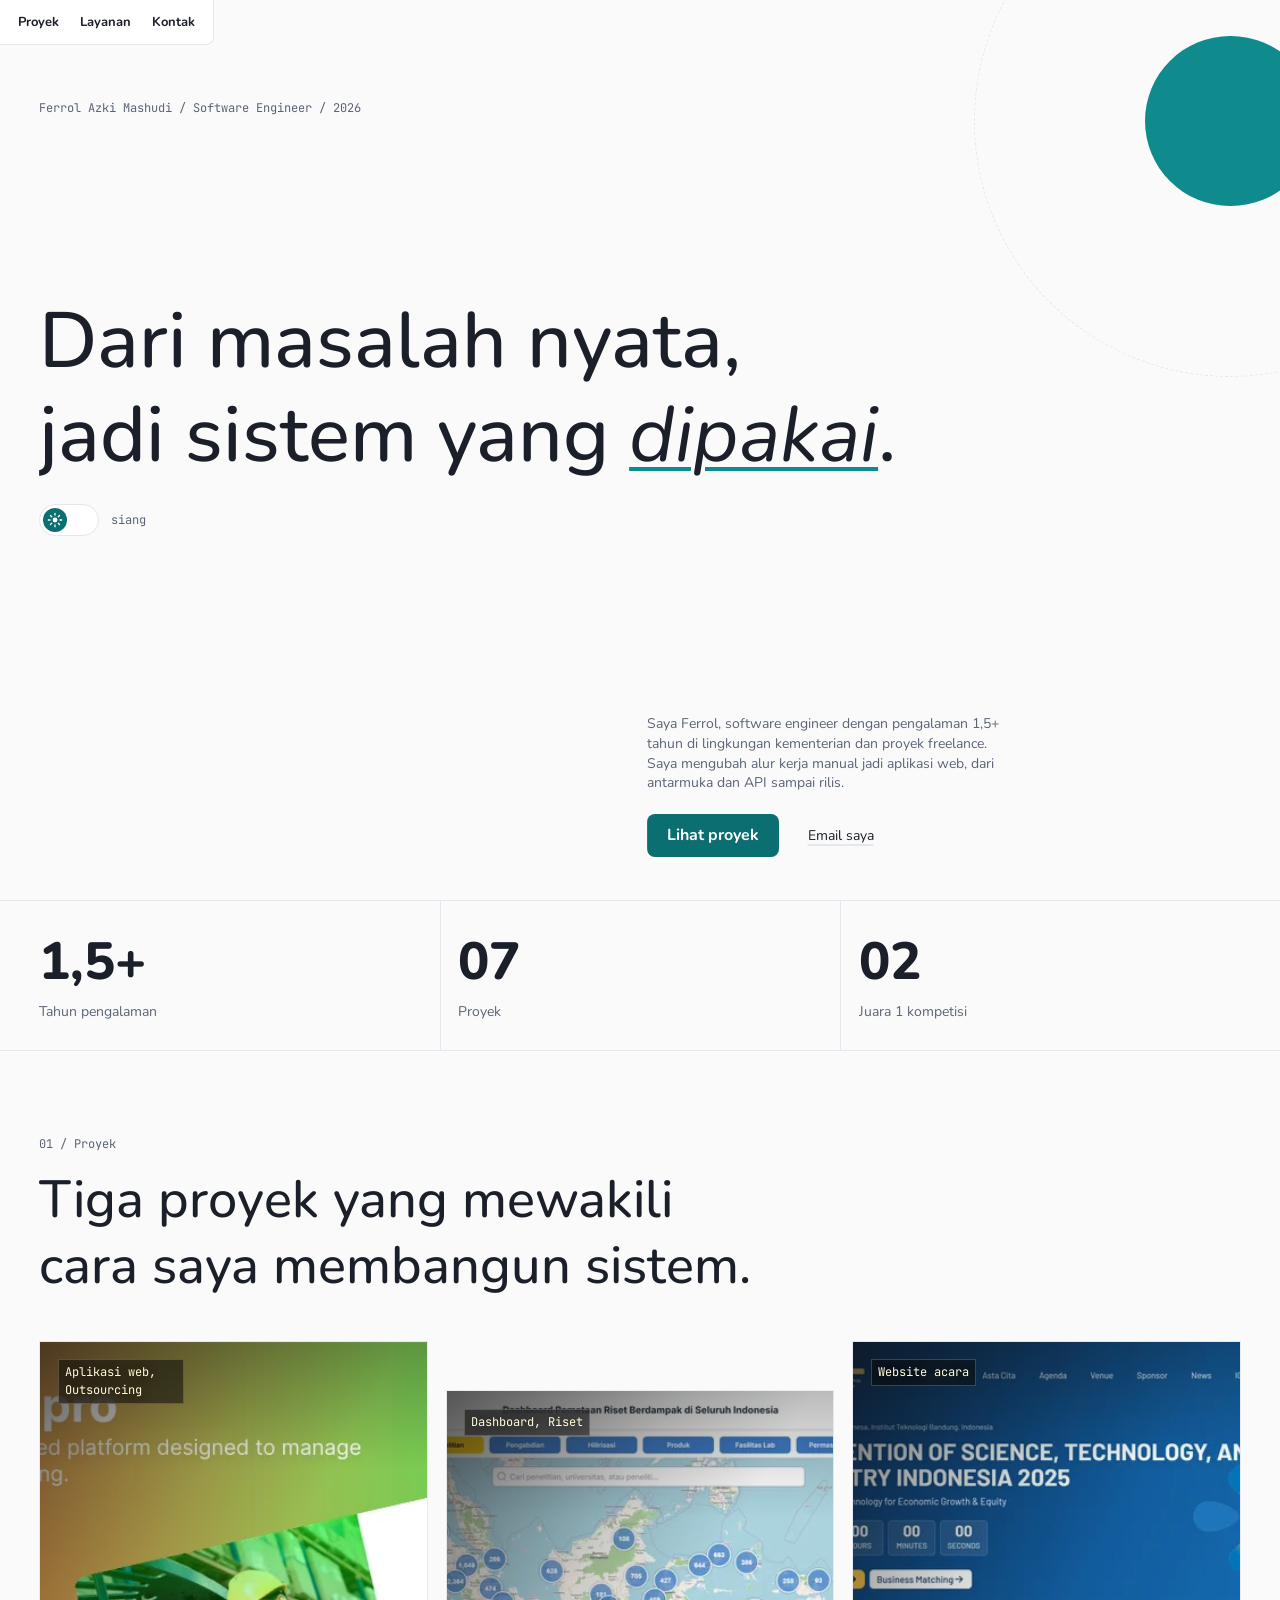
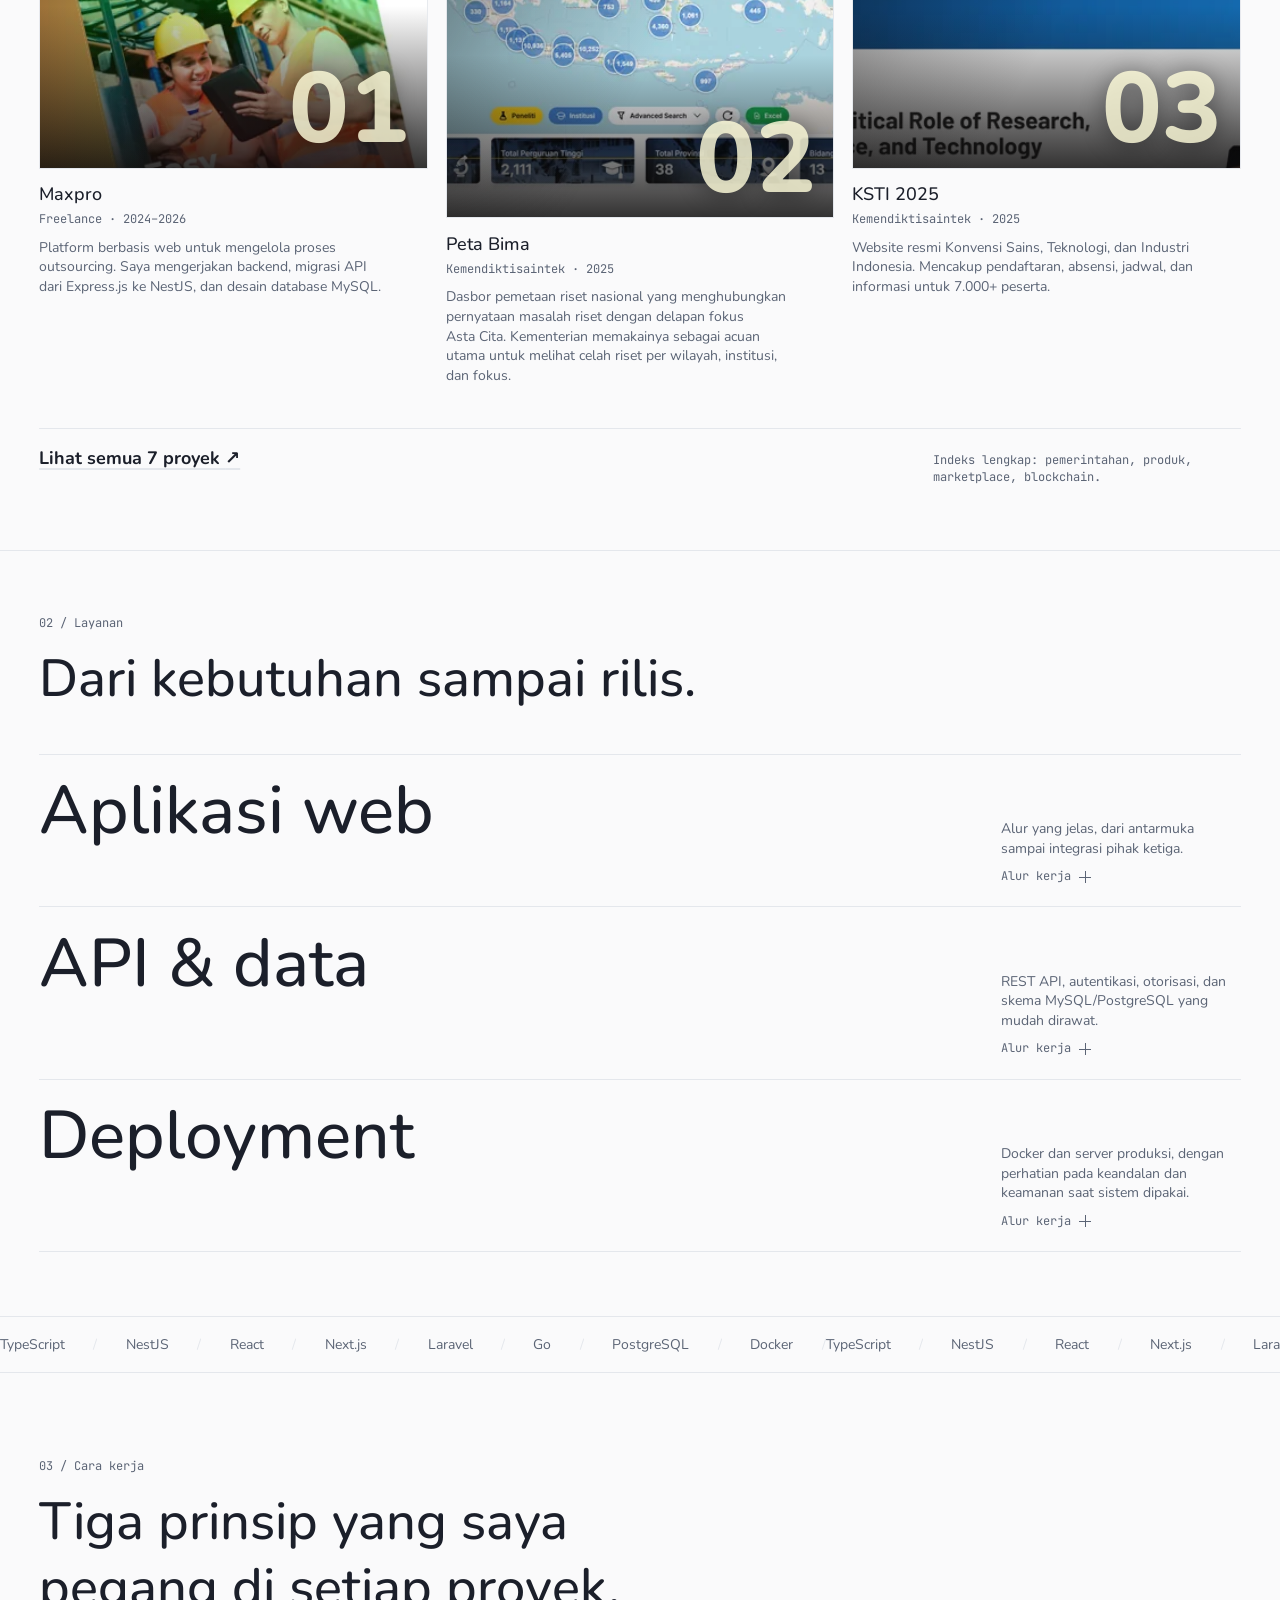
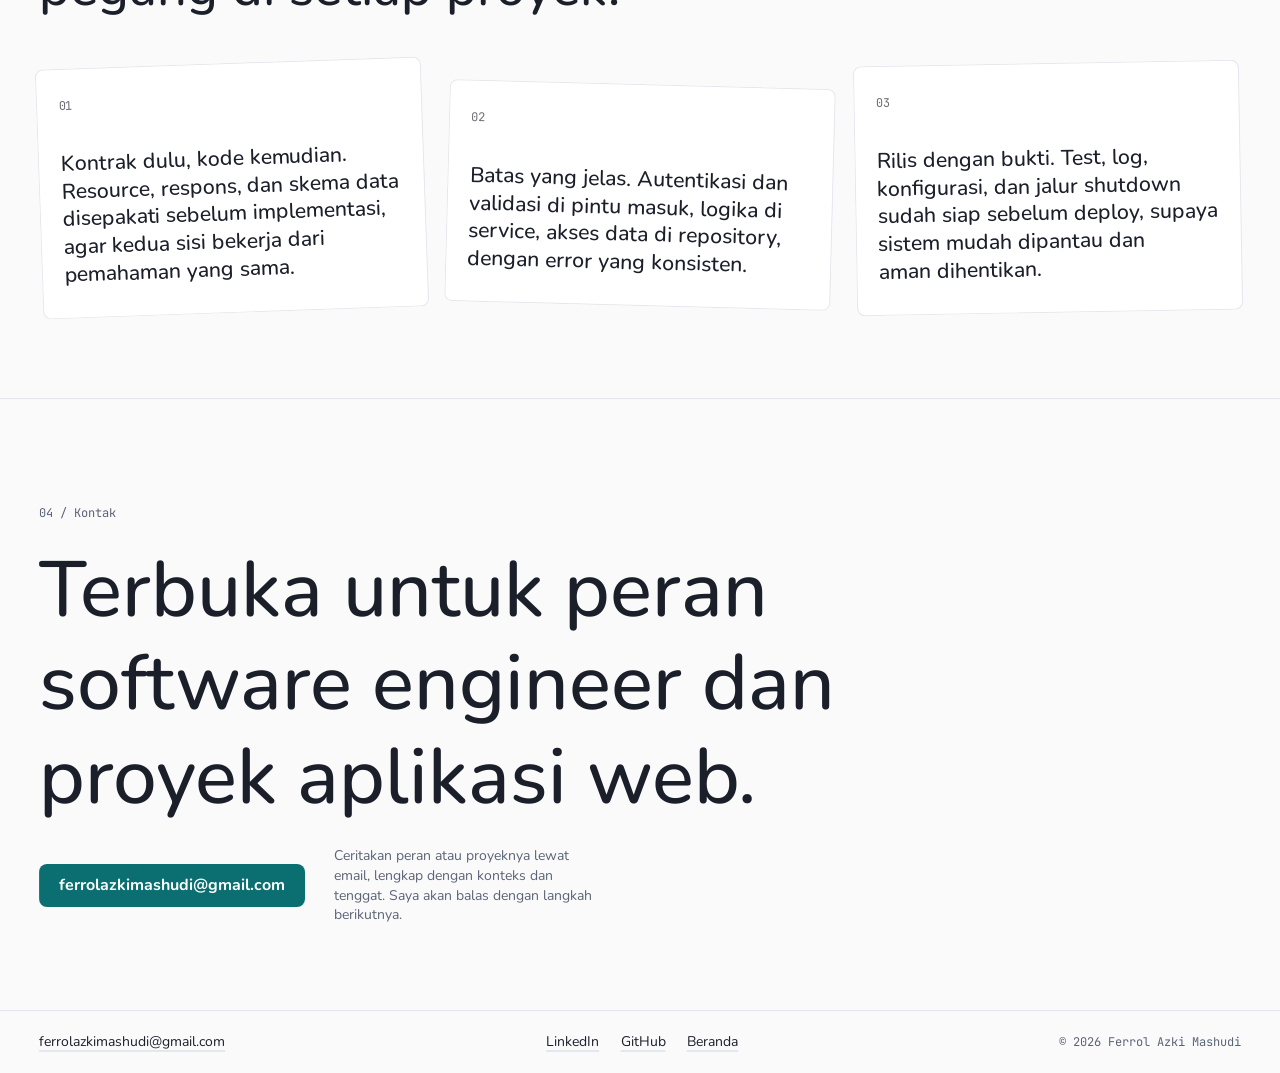
==== index.html @ e7707816 "refactor/rebuild portfolio" ====
<!doctype html>
<html lang="id" data-mode="kerja">

<head>
  <meta charset="utf-8">
  <meta name="viewport" content="width=device-width, initial-scale=1">
  <script>
    (function () {
      try {
        var saved = localStorage.getItem("portfolio-mode");
        if (saved === "kerja" || saved === "showcase") {
          document.documentElement.dataset.mode = saved;
        }
      } catch (error) { }
      document.documentElement.classList.add("js");
    })();
  </script>
  <meta name="theme-color" content="#FAFAFB" id="theme-color">
  <title>Ferrol Azki Mashudi — Software Engineer</title>
  <meta name="description"
    content="Portofolio Ferrol Azki Mashudi, software engineer dengan pengalaman 1,5+ tahun membangun aplikasi web, dari antarmuka dan API sampai rilis.">
  <meta name="author" content="Ferrol Azki Mashudi">
  <link rel="icon" href="favicon.svg" type="image/svg+xml">
  <link rel="preconnect" href="https://fonts.googleapis.com">
  <link rel="preconnect" href="https://fonts.gstatic.com" crossorigin>
  <link
    href="https://fonts.googleapis.com/css2?family=JetBrains+Mono:wght@400;500&family=Nunito:ital,wght@0,400;0,500;0,700;0,800;1,400&display=swap"
    rel="stylesheet">
  <link rel="stylesheet" href="styles.css">
</head>

<body>
  <a class="skip" href="#proyek">Langsung ke proyek</a>

  <header class="topbar">
    <nav class="nav" aria-label="Navigasi utama">
      <a href="#proyek">Proyek</a>
      <a href="#layanan">Layanan</a>
      <a href="#kontak">Kontak</a>
    </nav>
  </header>

  <main>
    <section class="hero" id="atas" aria-labelledby="hero-title">
      <div class="hero__sky" aria-hidden="true">
        <span class="hero__stars">
          <i></i><i></i><i></i><i></i><i></i><i></i><i></i><i></i>
          <i></i><i></i><i></i><i></i><i></i><i></i><i></i><i></i>
        </span>
        <span class="hero__orbit"></span>
        <span class="hero__orb hero__orb--sun"></span>
        <span class="hero__orb hero__orb--moon"></span>
      </div>
      <div class="site-max hero__inner">
        <p class="eyebrow mono reveal">Ferrol Azki Mashudi / Software Engineer<span class="eyebrow__year"> / 2026</span>
        </p>
        <div class="hero__head">
          <h1 class="display hero__title reveal" id="hero-title">
            Dari masalah nyata,<br>
            jadi sistem yang <em class="accent-word">dipakai</em>.
          </h1>
          <div class="hero__mode reveal">
            <button class="theme-switch" type="button" role="switch" aria-checked="false" aria-label="Mode gelap"
              title="Ganti ke mode gelap">
              <span class="theme-switch__knob" aria-hidden="true">
                <svg class="theme-switch__icon theme-switch__icon--sun" viewBox="0 0 16 16" fill="none"
                  stroke="currentColor" stroke-width="1.3" stroke-linecap="round" aria-hidden="true">
                  <circle cx="8" cy="8" r="2.4" fill="currentColor" stroke="none" />
                  <path
                    d="M8 1.3v1.7M8 13v1.7M1.3 8h1.7M13 8h1.7M3.5 3.5l1.2 1.2M11.3 11.3l1.2 1.2M12.5 3.5l-1.2 1.2M4.7 11.3l-1.2 1.2" />
                </svg>
                <svg class="theme-switch__icon theme-switch__icon--moon" viewBox="0 0 16 16" fill="none"
                  stroke="currentColor" stroke-width="1.4" stroke-linejoin="round" aria-hidden="true">
                  <path d="M13.4 9.8A6 6 0 0 1 6.2 2.6a6 6 0 1 0 7.2 7.2z" />
                </svg>
              </span>
            </button>
            <span class="hero__mode-label mono" aria-hidden="true">siang</span>
          </div>
        </div>
        <div class="hero__foot reveal">
          <p class="hero__lede">
            Saya Ferrol, software engineer dengan pengalaman 1,5+ tahun di lingkungan kementerian
            dan proyek freelance. Saya mengubah alur kerja manual jadi aplikasi web, dari
            antarmuka dan API sampai rilis.
          </p>
          <div class="hero__actions">
            <a class="btn" href="#proyek">Lihat proyek</a>
            <a class="link" href="mailto:ferrolazkimashudi@gmail.com">Email saya</a>
          </div>
        </div>
      </div>
    </section>

    <section class="stats" aria-label="Ringkasan halaman">
      <div class="site-max">
        <ul class="stats__list reveal">
          <li>
            <span class="stat">1,5+</span>
            <span class="stat__label">Tahun pengalaman</span>
          </li>
          <li>
            <span class="stat">07</span>
            <span class="stat__label">Proyek</span>
          </li>
          <li>
            <span class="stat">02</span>
            <span class="stat__label">Juara 1 kompetisi</span>
          </li>
        </ul>
      </div>
    </section>

    <section class="section work" id="proyek" aria-labelledby="work-title">
      <div class="site-max">
        <div class="section-head">
          <p class="eyebrow mono reveal">01 / Proyek</p>
          <h2 class="h2 reveal" id="work-title">Tiga proyek yang mewakili cara saya membangun sistem.</h2>
        </div>

        <div class="work-grid">
          <article class="case case--a reveal">
            <div class="case__thumb" aria-hidden="true">
              <img src="assets/proyek/maxpro-1200.webp"
                srcset="assets/proyek/maxpro-600.webp 600w, assets/proyek/maxpro-1200.webp 1200w"
                sizes="(min-width: 900px) 46vw, (min-width: 650px) 62vw, 92vw" width="1200" height="791"
                loading="lazy" decoding="async" alt="">
              <span class="case__tag mono">Aplikasi web, Outsourcing</span>
              <span class="case__num">01</span>
            </div>
            <h3 class="h5 case__title">Maxpro</h3>
            <p class="case__meta mono">Freelance · 2024–2026</p>
            <p class="case__desc">Platform berbasis web untuk mengelola proses outsourcing. Saya mengerjakan backend,
              migrasi API dari Express.js ke NestJS, dan desain database MySQL.</p>
          </article>

          <article class="case case--b reveal">
            <div class="case__thumb" aria-hidden="true">
              <img src="assets/proyek/peta-bima-1200.webp"
                srcset="assets/proyek/peta-bima-600.webp 600w, assets/proyek/peta-bima-1200.webp 1200w"
                sizes="(min-width: 900px) 46vw, (min-width: 650px) 62vw, 92vw" width="1200" height="750"
                loading="lazy" decoding="async" alt="">
              <span class="case__tag mono">Dashboard, Riset</span>
              <span class="case__num">02</span>
            </div>
            <h3 class="h5 case__title">Peta Bima</h3>
            <p class="case__meta mono">Kemendiktisaintek · 2025</p>
            <p class="case__desc">Dasbor pemetaan riset nasional yang menghubungkan pernyataan masalah riset dengan
              delapan fokus Asta Cita. Kementerian memakainya sebagai acuan utama untuk melihat celah riset per wilayah,
              institusi, dan fokus.</p>
          </article>

          <article class="case case--c reveal">
            <div class="case__thumb" aria-hidden="true">
              <img src="assets/proyek/ksti-1200.webp"
                srcset="assets/proyek/ksti-600.webp 600w, assets/proyek/ksti-1200.webp 1200w"
                sizes="(min-width: 900px) 46vw, (min-width: 650px) 62vw, 92vw" width="1200" height="750"
                loading="lazy" decoding="async" alt="">
              <span class="case__tag mono">Website acara</span>
              <span class="case__num">03</span>
            </div>
            <h3 class="h5 case__title">KSTI 2025</h3>
            <p class="case__meta mono">Kemendiktisaintek · 2025</p>
            <p class="case__desc">Website resmi Konvensi Sains, Teknologi, dan Industri Indonesia. Mencakup pendaftaran,
              absensi, jadwal, dan informasi untuk 7.000+ peserta.</p>
          </article>
        </div>

        <div class="work-foot reveal">
          <a class="link work-foot__link" href="proyek.html">Lihat semua 7 proyek <span aria-hidden="true">↗</span></a>
          <p class="work-foot__note mono">Indeks lengkap: pemerintahan, produk, marketplace, blockchain.</p>
        </div>
      </div>
    </section>

    <section class="section services" id="layanan" aria-labelledby="services-title">
      <div class="site-max">
        <div class="section-head">
          <p class="eyebrow mono reveal">02 / Layanan</p>
          <h2 class="h2 reveal" id="services-title">Dari kebutuhan sampai rilis.</h2>
        </div>

        <ul class="services__list">
          <li>
            <details class="service-acc">
              <summary class="service">
                <span class="service__name">Aplikasi web</span>
                <span class="service__meta">
                  <span class="service__desc">Alur yang jelas, dari antarmuka sampai integrasi pihak ketiga.</span>
                  <span class="service__toggle mono">
                    <span class="service__toggle-open">Alur kerja</span>
                    <span class="service__toggle-close">Tutup</span>
                    <span class="service__toggle-icon" aria-hidden="true"></span>
                  </span>
                </span>
              </summary>
              <div class="service__panel">
                <div class="service__panel-inner">
                  <div class="services__workflow-head">
                    <p class="mono services__workflow-label">Alur kerja aplikasi web</p>
                    <p class="services__workflow-note">Lima langkah dari kebutuhan sampai rilis.</p>
                  </div>
                  <ol class="workflow">
                    <li class="workflow__step">
                      <span class="workflow__num mono" aria-hidden="true">01</span>
                      <div class="workflow__body">
                        <h3 class="workflow__title">Kebutuhan &amp; alur</h3>
                        <p class="workflow__desc">Alur pengguna, data yang ditampilkan, dan batasan teknis dipetakan
                          sebelum membangun layar.</p>
                      </div>
                    </li>
                    <li class="workflow__step">
                      <span class="workflow__num mono" aria-hidden="true">02</span>
                      <div class="workflow__body">
                        <h3 class="workflow__title">Struktur antarmuka</h3>
                        <p class="workflow__desc">Layar dipecah jadi komponen, termasuk state kosong, loading, dan
                          error.</p>
                      </div>
                    </li>
                    <li class="workflow__step">
                      <span class="workflow__num mono" aria-hidden="true">03</span>
                      <div class="workflow__body">
                        <h3 class="workflow__title">Integrasi API</h3>
                        <p class="workflow__desc">Data dari API disambungkan ke antarmuka, dengan autentikasi dan
                          penanganan kegagalan request.</p>
                      </div>
                    </li>
                    <li class="workflow__step">
                      <span class="workflow__num mono" aria-hidden="true">04</span>
                      <div class="workflow__body">
                        <h3 class="workflow__title">Uji lintas layar</h3>
                        <p class="workflow__desc">Alur utama diuji di desktop dan mobile, termasuk keyboard, validasi,
                          dan kasus tepi.</p>
                      </div>
                    </li>
                    <li class="workflow__step">
                      <span class="workflow__num mono" aria-hidden="true">05</span>
                      <div class="workflow__body">
                        <h3 class="workflow__title">Rilis &amp; perbaikan</h3>
                        <p class="workflow__desc">Aplikasi di-deploy, error dipantau, lalu perbaikan dirilis bertahap.</p>
                      </div>
                    </li>
                  </ol>
                </div>
              </div>
            </details>
          </li>
          <li>
            <details class="service-acc">
              <summary class="service">
                <span class="service__name">API &amp; data</span>
                <span class="service__meta">
                  <span class="service__desc">REST API, autentikasi, otorisasi, dan skema MySQL/PostgreSQL yang mudah
                    dirawat.</span>
                  <span class="service__toggle mono">
                    <span class="service__toggle-open">Alur kerja</span>
                    <span class="service__toggle-close">Tutup</span>
                    <span class="service__toggle-icon" aria-hidden="true"></span>
                  </span>
                </span>
              </summary>
              <div class="service__panel">
                <div class="service__panel-inner">
                  <div class="services__workflow-head">
                    <p class="mono services__workflow-label">Alur kerja API &amp; data</p>
                    <p class="services__workflow-note">Lima langkah dari kontrak sampai rilis.</p>
                  </div>
                  <ol class="workflow">
                    <li class="workflow__step">
                      <span class="workflow__num mono" aria-hidden="true">01</span>
                      <div class="workflow__body">
                        <h3 class="workflow__title">Kontrak &amp; model data</h3>
                        <p class="workflow__desc">Kebutuhan dan alur UI dipetakan jadi resource, endpoint, dan skema
                          database sebelum implementasi.</p>
                      </div>
                    </li>
                    <li class="workflow__step">
                      <span class="workflow__num mono" aria-hidden="true">02</span>
                      <div class="workflow__body">
                        <h3 class="workflow__title">Batas per lapisan</h3>
                        <p class="workflow__desc">Controller menangani request, service menyimpan logika, repository
                          mengakses data. Validasi dilakukan di pintu masuk.</p>
                      </div>
                    </li>
                    <li class="workflow__step">
                      <span class="workflow__num mono" aria-hidden="true">03</span>
                      <div class="workflow__body">
                        <h3 class="workflow__title">Akses yang jelas</h3>
                        <p class="workflow__desc">Autentikasi, otorisasi, dan pembatasan akses ditentukan per endpoint
                          sejak awal.</p>
                      </div>
                    </li>
                    <li class="workflow__step">
                      <span class="workflow__num mono" aria-hidden="true">04</span>
                      <div class="workflow__body">
                        <h3 class="workflow__title">Respons yang konsisten</h3>
                        <p class="workflow__desc">Format sukses, error, dan status code disamakan di semua endpoint,
                          agar klien tahu apa yang harus ditangani.</p>
                      </div>
                    </li>
                    <li class="workflow__step">
                      <span class="workflow__num mono" aria-hidden="true">05</span>
                      <div class="workflow__body">
                        <h3 class="workflow__title">Uji &amp; rilis</h3>
                        <p class="workflow__desc">Kontrak diuji, log dan metrik dipasang, lalu deploy dengan migrasi,
                          konfigurasi, dan proses berhenti yang aman.</p>
                      </div>
                    </li>
                  </ol>
                </div>
              </div>
            </details>
          </li>
          <li>
            <details class="service-acc">
              <summary class="service">
                <span class="service__name">Deployment</span>
                <span class="service__meta">
                  <span class="service__desc">Docker dan server produksi, dengan perhatian pada keandalan dan keamanan
                    saat sistem dipakai.</span>
                  <span class="service__toggle mono">
                    <span class="service__toggle-open">Alur kerja</span>
                    <span class="service__toggle-close">Tutup</span>
                    <span class="service__toggle-icon" aria-hidden="true"></span>
                  </span>
                </span>
              </summary>
              <div class="service__panel">
                <div class="service__panel-inner">
                  <div class="services__workflow-head">
                    <p class="mono services__workflow-label">Alur kerja deployment</p>
                    <p class="services__workflow-note">Lima langkah dari commit sampai produksi.</p>
                  </div>
                  <ol class="workflow">
                    <li class="workflow__step">
                      <span class="workflow__num mono" aria-hidden="true">01</span>
                      <div class="workflow__body">
                        <h3 class="workflow__title">Lingkungan &amp; secret</h3>
                        <p class="workflow__desc">Konfigurasi per environment dan secret dipisahkan dari kode;
                          kredensial statis tidak disimpan di repo.</p>
                      </div>
                    </li>
                    <li class="workflow__step">
                      <span class="workflow__num mono" aria-hidden="true">02</span>
                      <div class="workflow__body">
                        <h3 class="workflow__title">Build &amp; image</h3>
                        <p class="workflow__desc">Build yang konsisten dalam image multi-stage, berjalan non-root, dan
                          dipindai kerentanannya.</p>
                      </div>
                    </li>
                    <li class="workflow__step">
                      <span class="workflow__num mono" aria-hidden="true">03</span>
                      <div class="workflow__body">
                        <h3 class="workflow__title">Pipeline &amp; migrasi</h3>
                        <p class="workflow__desc">Test, lint, build, dan migrasi database berjalan lewat pipeline
                          sebelum rilis.</p>
                      </div>
                    </li>
                    <li class="workflow__step">
                      <span class="workflow__num mono" aria-hidden="true">04</span>
                      <div class="workflow__body">
                        <h3 class="workflow__title">Rilis bertahap</h3>
                        <p class="workflow__desc">Health check dan rolling update memindahkan trafik bertahap, dengan
                          rollback yang sudah disiapkan.</p>
                      </div>
                    </li>
                    <li class="workflow__step">
                      <span class="workflow__num mono" aria-hidden="true">05</span>
                      <div class="workflow__body">
                        <h3 class="workflow__title">Pantau &amp; rawat</h3>
                        <p class="workflow__desc">Log, metrik, dan alert dipasang untuk membaca kesehatan sistem
                          setelah rilis.</p>
                      </div>
                    </li>
                  </ol>
                </div>
              </div>
            </details>
          </li>
        </ul>
      </div>
    </section>

    <div class="marquee" aria-label="Teknologi yang dipakai">
      <div class="marquee__track">
        <ul class="marquee__group">
          <li>TypeScript</li>
          <li>NestJS</li>
          <li>React</li>
          <li>Next.js</li>
          <li>Laravel</li>
          <li>Go</li>
          <li>PostgreSQL</li>
          <li>Docker</li>
        </ul>
        <ul class="marquee__group" aria-hidden="true">
          <li>TypeScript</li>
          <li>NestJS</li>
          <li>React</li>
          <li>Next.js</li>
          <li>Laravel</li>
          <li>Go</li>
          <li>PostgreSQL</li>
          <li>Docker</li>
        </ul>
      </div>
    </div>

    <section class="section notes" aria-labelledby="notes-title">
      <div class="site-max">
        <div class="section-head">
          <p class="eyebrow mono reveal">03 / Cara kerja</p>
          <h2 class="h2 reveal" id="notes-title">Tiga prinsip yang saya pegang di setiap proyek.</h2>
        </div>

        <ol class="notes__grid">
          <li class="note reveal">
            <span class="note__num mono">01</span>
            <p class="note__text">Kontrak dulu, kode kemudian. Resource, respons, dan skema data disepakati sebelum
              implementasi, agar kedua sisi bekerja dari pemahaman yang sama.</p>
          </li>
          <li class="note reveal">
            <span class="note__num mono">02</span>
            <p class="note__text">Batas yang jelas. Autentikasi dan validasi di pintu masuk, logika di service, akses data
              di repository, dengan error yang konsisten.</p>
          </li>
          <li class="note reveal">
            <span class="note__num mono">03</span>
            <p class="note__text">Rilis dengan bukti. Test, log, konfigurasi, dan jalur shutdown sudah siap sebelum
              deploy, supaya sistem mudah dipantau dan aman dihentikan.</p>
          </li>
        </ol>
      </div>
    </section>

    <section class="section contact" id="kontak" aria-labelledby="contact-title">
      <div class="site-max contact__inner">
        <p class="eyebrow mono reveal">04 / Kontak</p>
        <h2 class="display contact__title reveal" id="contact-title">Terbuka untuk peran software engineer dan proyek
          aplikasi web.</h2>
        <div class="contact__actions reveal">
          <a class="btn" href="mailto:ferrolazkimashudi@gmail.com">ferrolazkimashudi@gmail.com</a>
          <p class="contact__note">Ceritakan peran atau proyeknya lewat email, lengkap dengan konteks dan tenggat. Saya
            akan balas dengan langkah berikutnya.</p>
        </div>
      </div>
    </section>
  </main>

  <footer class="footer">
    <div class="site-max footer__top">
      <a class="link" href="mailto:ferrolazkimashudi@gmail.com">ferrolazkimashudi@gmail.com</a>
      <ul class="footer__social">
        <li><a class="link" href="https://www.linkedin.com/in/ferrol-azki-mashudi/">LinkedIn</a></li>
        <li><a class="link" href="https://github.com/ferrol143">GitHub</a></li>
        <li><a class="link" href="index.html">Beranda</a></li>
      </ul>
      <p class="footer__copy mono">© <span id="year">2026</span> Ferrol Azki Mashudi</p>
    </div>
  </footer>

  <script src="script.js"></script>
</body>

</html>
---- styles.css ----
/* ==========================================================================
   Portfolio / mode Showcase
   Sistem: gaya-personal references/desain.md
   ========================================================================== */

:root {
  --font: "Nunito", "Segoe UI", system-ui, sans-serif;
  --mono: "JetBrains Mono", ui-monospace, SFMono-Regular, monospace;
  --ease: cubic-bezier(0.19, 1, 0.22, 1);
  --ease-sky: cubic-bezier(0.45, 0, 0.15, 1);
  --duration: 0.75s;
}

html {
  /* Skala fluid Showcase dipakai di kedua mode supaya layout tetap responsif. */
  --size: 375;
  --clamp: 11px;
  font-size: clamp(1px, calc((100vw / var(--size)) * 10), var(--clamp));
}

@media (min-width: 650px) {
  html {
    --size: 1800;
  }
}

/* Mode Showcase: gelap, aksen merah */
html[data-mode="showcase"] {
  color-scheme: dark;

  --bg: #181616;
  --surface: #333333;
  --ink: #fffddb;
  --ink-soft: rgb(255 253 219 / 0.55);
  --line: #46443d;
  --accent: #ff3831;
  --accent-strong: #ff3831;
  --accent-ink: var(--ink);
  --focus: var(--ink);
  --nav-bg: var(--bg);
  --case-bg: var(--surface);
  --case-num: rgb(255 253 219 / 0.4);
  --thumb-border: 0;
  --note-bg: var(--ink);
  --note-ink: var(--bg);
  --note-num: rgb(24 22 22 / 0.65);
  --note-border: 0;
  --radius: 0.8rem;
}

/* Mode Kerja: terang, aksen teal */
html[data-mode="kerja"] {
  color-scheme: light;

  --bg: #fafafb;
  --surface: #ffffff;
  --ink: #1b1f2a;
  --ink-soft: #5b6475;
  --line: #e4e7ec;
  --accent: #0f8b8d;
  --accent-strong: #0b6f71;
  --accent-ink: #ffffff;
  --focus: #0b6f71;
  --nav-bg: var(--surface);
  --case-bg: var(--surface);
  --case-num: rgb(27 31 42 / 0.55);
  --thumb-border: 1px solid var(--line);
  --note-bg: var(--surface);
  --note-ink: var(--ink);
  --note-num: rgb(27 31 42 / 0.65);
  --note-border: 1px solid var(--line);
  --radius: 8px;
}

*,
*::before,
*::after {
  box-sizing: border-box;
}

html {
  scroll-behavior: smooth;
  scroll-padding-top: 10rem;
  -webkit-text-size-adjust: none;
}

body {
  margin: 0;
  overflow-x: clip;
  background: var(--bg);
  color: var(--ink);
  font-family: var(--font);
  font-size: max(1.8rem, 14px);
  line-height: 1.4;
  -webkit-font-smoothing: antialiased;
  font-optical-sizing: auto;
  transition:
    background-color 0.55s ease,
    color 0.4s ease;
}

a {
  color: inherit;
}

h1,
h2,
h3,
p,
ul,
ol {
  margin: 0;
}

h1,
h2,
h3 {
  font-weight: 500;
  letter-spacing: normal;
  text-wrap: balance;
}

ul,
ol {
  padding: 0;
  list-style: none;
}

:focus-visible {
  outline: 2px solid var(--focus);
  outline-offset: 2px;
}

::selection {
  background: var(--accent);
  color: var(--accent-ink);
}

.skip {
  position: absolute;
  top: 0;
  left: 0;
  z-index: 100;
  padding: 1.2rem 2rem;
  background: var(--ink);
  color: var(--bg);
  font-weight: 700;
  transform: translateY(-120%);
}

.skip:focus {
  transform: translateY(0);
}

/* --------------------------------------------------------------------------
   Tipografi
   -------------------------------------------------------------------------- */

.mono {
  font-family: var(--mono);
  font-size: max(1.4rem, 12px);
  letter-spacing: normal;
}

.display {
  font-size: 3.6rem;
  font-weight: 500;
  line-height: 1.2;
}

.accent-word {
  font-style: italic;
  font-weight: 400;
  text-decoration-line: underline;
  text-decoration-color: var(--accent);
  text-decoration-thickness: max(2px, 0.05em);
  text-underline-offset: 0.08em;
  transition: text-decoration-color 0.55s ease;
}

.h2 {
  font-size: 3rem;
  line-height: 1.25;
  max-width: 24ch;
}

.h5 {
  font-size: max(2.2rem, 18px);
  line-height: 1.25;
}

.eyebrow {
  color: var(--ink-soft);
}

/* Warna sekunder ikut memudar saat mode berganti, supaya tidak sempat
   menempel di latar yang masih setengah gelap. */
.eyebrow,
.hero__lede,
.hero__mode-label,
.stat__label,
.case__tag,
.case__meta,
.case__desc,
.service__desc,
.services__workflow-note,
.workflow__num,
.workflow__desc,
.marquee__group,
.work-foot__note,
.contact__note,
.footer__copy,
.note__num {
  transition: color 0.4s ease;
}

@media (min-width: 650px) {
  .display {
    font-size: 11rem;
  }

  .h2 {
    font-size: 7.35rem;
  }
}

/* Link teks: krem dengan garis bawah. Merah hanya untuk dekorasi garis. */
.link {
  color: var(--ink);
  text-decoration: underline;
  text-decoration-thickness: 2px;
  text-underline-offset: 0.6rem;
  text-decoration-color: var(--line);
  transition:
    color 0.4s ease,
    text-decoration-color var(--duration) var(--ease);
}

.link:hover {
  text-decoration-color: var(--accent);
}

html[data-mode="kerja"] .link {
  transition-duration: 0.2s;
}

/* --------------------------------------------------------------------------
   Tombol
   -------------------------------------------------------------------------- */

.btn {
  display: inline-block;
  isolation: isolate;
  position: relative;
  overflow: hidden;
  padding: 1.2rem 2.4rem;
  border: 0;
  border-radius: var(--radius);
  background: var(--accent);
  color: var(--accent-ink);
  font: 700 max(2rem, 19px) / 1.2 var(--font);
  text-decoration: none;
  transition: color var(--duration) var(--ease);
}

.btn::before {
  content: "";
  position: absolute;
  inset: 0;
  z-index: -1;
  background: var(--ink);
  transform: translateX(-101%);
  transition: transform var(--duration) var(--ease);
}

@media (hover: hover) and (pointer: fine) {
  html[data-mode="showcase"] .btn:hover::before {
    transform: translateX(0);
  }

  html[data-mode="showcase"] .btn:hover {
    color: var(--bg);
  }
}

/* Kerja: tombol tegas, hover cepat, tanpa sapuan */
html[data-mode="kerja"] .btn {
  padding: 12px 20px;
  background: var(--accent-strong);
  color: var(--accent-ink);
  font-size: 16px;
  transition: background-color 0.2s ease-out;
}

html[data-mode="kerja"] .btn::before {
  display: none;
}

@media (hover: hover) and (pointer: fine) {
  html[data-mode="kerja"] .btn:hover {
    background: #095b5d;
    color: var(--accent-ink);
  }
}

/* --------------------------------------------------------------------------
   Layout
   -------------------------------------------------------------------------- */

.site-max {
  --padding: 2rem;
  width: 100%;
  max-width: 180rem;
  margin-inline: auto;
  padding-inline: var(--padding);
}

@media (min-width: 650px) {
  .site-max {
    --padding: 5.5rem;
  }
}

.section {
  padding-block: 9rem;
}

.section-head {
  display: grid;
  grid-template-columns: repeat(12, 1fr);
  gap: 2rem;
  margin-bottom: 6rem;
}

.section-head .eyebrow {
  grid-column: 1 / -1;
}

.section-head .h2 {
  grid-column: 1 / span 9;
}

/* --------------------------------------------------------------------------
   Navbar
   -------------------------------------------------------------------------- */

.topbar {
  position: fixed;
  top: 0;
  left: 0;
  z-index: 20;
}

.nav {
  display: flex;
  gap: 3rem;
  padding: 1.8rem 2.5rem;
  border-right: 1px solid var(--line);
  border-bottom: 1px solid var(--line);
  border-radius: 0 0 var(--radius) 0;
  background: var(--nav-bg);
  transition:
    background-color 0.55s ease,
    border-color 0.55s ease;
}

.nav a {
  color: var(--ink);
  font-size: max(1.5rem, 13px);
  font-weight: 700;
  text-decoration: none;
  text-underline-offset: 0.6rem;
  text-decoration-thickness: 2px;
  text-decoration-color: transparent;
  transition:
    color 0.4s ease,
    text-decoration-color var(--duration) var(--ease);
}

.nav a[aria-current] {
  text-decoration: underline;
  text-decoration-color: var(--accent);
}

@media (max-width: 649px) {
  .nav {
    gap: 2rem;
    padding: 1.4rem 2rem;
  }

  .nav a {
    font-size: max(1.4rem, 12px);
  }
}

@media (max-width: 380px) {
  .nav {
    gap: 1.4rem;
    padding-inline: 1.6rem;
  }
}

/* --------------------------------------------------------------------------
   Hero
   -------------------------------------------------------------------------- */

.hero {
  position: relative;
  min-height: 100vh;
  min-height: 100svh;
  padding-block: 14rem 6rem;
  overflow: clip;
}

.hero__inner {
  position: relative;
  z-index: 1;
  display: grid;
  grid-template-columns: repeat(12, 1fr);
  grid-template-rows: auto 1fr auto;
  gap: 4rem 2rem;
  width: 100%;
  /* Isi hero boleh lebih tinggi dari layar; section ikut memanjang. */
  min-height: calc(100vh - 20rem);
  min-height: calc(100svh - 20rem);
}

.hero .eyebrow,
.hero__head,
.hero__foot {
  position: relative;
  z-index: 1;
}

.hero .eyebrow {
  grid-column: 1 / -1;
  align-self: start;
}

.hero__head {
  grid-column: 1 / -1;
  align-self: center;
}

/* Sakelar mode: pemicu satu-satunya untuk animasi siang/malam. */
.hero__mode {
  display: flex;
  align-items: center;
  gap: 12px;
  margin-top: 3rem;
}

.hero__mode-label {
  color: var(--ink-soft);
}

.theme-switch {
  position: relative;
  flex: none;
  width: 60px;
  height: 32px;
  padding: 0;
  border: 1px solid var(--line);
  border-radius: 999px;
  background: var(--surface);
  cursor: pointer;
  transition:
    background-color 0.55s ease,
    border-color 0.55s ease;
}

@media (hover: hover) and (pointer: fine) {
  .theme-switch:hover {
    border-color: var(--ink-soft);
  }
}

.theme-switch__knob {
  position: absolute;
  top: 3px;
  left: 3px;
  display: grid;
  place-items: center;
  width: 24px;
  height: 24px;
  border-radius: 50%;
  background: var(--ink);
  color: var(--bg);
  transform: translateX(28px);
  transition:
    transform 0.45s var(--ease-sky),
    background-color 0.55s ease,
    color 0.55s ease;
}

html[data-mode="kerja"] .theme-switch__knob {
  background: var(--accent-strong);
  color: var(--accent-ink);
  transform: translateX(0);
}

.theme-switch__icon {
  grid-area: 1 / 1;
  width: 16px;
  height: 16px;
  transition: opacity 0.3s ease 0.1s;
}

.theme-switch__icon--sun {
  opacity: 0;
}

html[data-mode="kerja"] .theme-switch__icon--sun {
  opacity: 1;
}

html[data-mode="kerja"] .theme-switch__icon--moon {
  opacity: 0;
}

.hero__foot {
  display: flex;
  flex-direction: column;
  gap: 3rem;
  grid-column: 7 / -1;
  align-self: end;
}

.hero__lede {
  max-width: 46ch;
  color: var(--ink-soft);
}

.hero__actions {
  display: flex;
  flex-wrap: wrap;
  align-items: center;
  gap: 2rem 4rem;
}

/* Latar langit: matahari/bulan besar di sudut, bintang di mode gelap.
   Pemicunya tetap tombol mode di navbar, bukan elemen terpisah. */
.hero__sky {
  --orb-size: 24rem;
  --orb-half: 12rem;
  --orb-top: 5rem;
  --orb-right: -5rem;

  position: absolute;
  inset: 0;
  z-index: 0;
  overflow: clip;
  pointer-events: none;
}

.hero__stars {
  position: absolute;
  inset: 0;
  opacity: 0;
  transition: opacity 0.5s ease;
}

html[data-mode="showcase"] .hero__stars {
  opacity: 1;
  transition: opacity 0.9s ease 0.35s;
}

.hero__stars i {
  position: absolute;
  width: 2px;
  height: 2px;
  border-radius: 50%;
  background: var(--ink);
  animation: twinkle 4.5s ease-in-out infinite;
}

/* Sebaran bintang di seluruh latar hero. */
.hero__stars i:nth-child(1) {
  top: 12%;
  left: 8%;
}

.hero__stars i:nth-child(2) {
  top: 24%;
  left: 17%;
}

.hero__stars i:nth-child(3) {
  top: 8%;
  left: 28%;
}

.hero__stars i:nth-child(4) {
  top: 18%;
  left: 39%;
}

.hero__stars i:nth-child(5) {
  top: 9%;
  left: 50%;
}

.hero__stars i:nth-child(6) {
  top: 26%;
  left: 61%;
}

.hero__stars i:nth-child(7) {
  top: 14%;
  left: 72%;
}

.hero__stars i:nth-child(8) {
  top: 30%;
  left: 86%;
}

.hero__stars i:nth-child(9) {
  top: 42%;
  left: 12%;
}

.hero__stars i:nth-child(10) {
  top: 54%;
  left: 26%;
}

.hero__stars i:nth-child(11) {
  top: 46%;
  left: 44%;
}

.hero__stars i:nth-child(12) {
  top: 60%;
  left: 58%;
}

.hero__stars i:nth-child(13) {
  top: 40%;
  left: 75%;
}

.hero__stars i:nth-child(14) {
  top: 56%;
  left: 90%;
}

.hero__stars i:nth-child(15) {
  top: 72%;
  left: 34%;
}

.hero__stars i:nth-child(16) {
  top: 68%;
  left: 80%;
}

.hero__stars i:nth-child(3n) {
  animation-delay: -1.6s;
}

.hero__stars i:nth-child(4n) {
  width: 3px;
  height: 3px;
  animation-delay: -2.9s;
}

@keyframes twinkle {
  0%,
  100% {
    opacity: 0.35;
  }

  50% {
    opacity: 0.95;
  }
}

.hero__orbit {
  position: absolute;
  top: calc(var(--orb-top) + var(--orb-half) - 36rem);
  right: calc(var(--orb-right) + var(--orb-half) - 36rem);
  width: 72rem;
  height: 72rem;
  border: 1px dashed var(--line);
  border-radius: 50%;
  transition: border-color 0.55s ease;
}

.hero__orb {
  position: absolute;
  top: var(--orb-top);
  right: var(--orb-right);
  width: var(--orb-size);
  height: var(--orb-size);
  border-radius: 50%;
  transition:
    transform 1.1s var(--ease-sky),
    opacity 0.45s ease,
    background-color 0.55s ease;
}

.hero__orb--sun {
  background: var(--accent);
  transition-delay: 0.1s, 0.45s, 0s;
}

.hero__orb--moon {
  top: calc(var(--orb-top) + 1.2rem);
  right: calc(var(--orb-right) + 1.2rem);
  width: calc(var(--orb-size) * 0.86);
  height: calc(var(--orb-size) * 0.86);
  background: var(--ink);
  opacity: 0;
  transform: translateY(12rem) scale(0.9);
  transition-delay: 0s, 0s, 0s;
}

.hero__orb--moon::after {
  content: "";
  position: absolute;
  top: -5%;
  left: 28%;
  width: 100%;
  height: 100%;
  border-radius: 50%;
  background: var(--bg);
  transition: background-color 0.55s ease;
}

html[data-mode="showcase"] .hero__orb--sun {
  opacity: 0;
  transform: translateY(12rem) scale(0.88);
  transition-delay: 0s, 0.2s, 0s;
}

html[data-mode="showcase"] .hero__orb--moon {
  opacity: 1;
  transform: translateY(0) scale(1);
  transition-delay: 0.1s, 0.5s, 0s;
}

/* --------------------------------------------------------------------------
   Statistik
   -------------------------------------------------------------------------- */

.stats {
  border-block: 1px solid var(--line);
}

.stats__list {
  display: grid;
  grid-template-columns: repeat(3, 1fr);
}

.stats__list li {
  padding: 4rem 2.5rem;
}

.stats__list li:first-child {
  padding-left: 0;
}

.stats__list li:last-child {
  padding-right: 0;
}

.stats__list li + li {
  border-left: 1px solid var(--line);
}

.stat {
  display: block;
  font-size: max(7.35rem, 32px);
  font-weight: 800;
  line-height: 1.25;
  font-variant-numeric: tabular-nums;
}

.stat__label {
  display: block;
  margin-top: 1rem;
  color: var(--ink-soft);
}

/* --------------------------------------------------------------------------
   Proyek
   -------------------------------------------------------------------------- */

.work {
  padding-block: 12rem 9rem;
}

.work-grid {
  display: grid;
  grid-template-columns: repeat(12, 1fr);
  gap: 5rem 2.5rem;
}

.case--a {
  grid-column: 1 / span 4;
}

.case--b {
  grid-column: 5 / span 4;
  margin-top: 7rem;
}

.case--c {
  grid-column: 9 / span 4;
}

.case__thumb {
  position: relative;
  display: flex;
  align-items: flex-end;
  justify-content: flex-end;
  aspect-ratio: 545 / 600;
  padding: 2.5rem;
  overflow: hidden;
  border: var(--thumb-border);
  background: var(--case-bg);
  transition: background-color 0.2s ease-out;
}

.case__thumb::before {
  content: "";
  position: absolute;
  inset: 0;
  z-index: 1;
  background:
    linear-gradient(120deg,
      rgb(12 11 11 / 0.58) 0%,
      rgb(12 11 11 / 0.16) 38%,
      transparent 58%),
    linear-gradient(180deg,
      rgb(12 11 11 / 0.28) 0%,
      transparent 30%,
      transparent 62%,
      rgb(12 11 11 / 0.84) 100%);
  pointer-events: none;
}

.case__thumb img {
  position: absolute;
  inset: 0;
  width: 100%;
  height: 100%;
  object-fit: cover;
  object-position: center;
  transition: transform var(--duration) var(--ease);
}

.case__tag {
  position: absolute;
  top: 2.5rem;
  left: 2.5rem;
  z-index: 2;
  max-width: 18ch;
  padding: max(0.55rem, 4px) max(0.8rem, 6px);
  border: 1px solid rgb(255 253 219 / 0.2);
  background: rgb(12 11 11 / 0.55);
  color: #fffddb;
  line-height: 1.45;
  text-shadow: 0 1px 10px rgb(0 0 0 / 0.45);
  -webkit-backdrop-filter: blur(8px);
  backdrop-filter: blur(8px);
}

.case__num {
  position: relative;
  z-index: 2;
  font-size: 14rem;
  font-weight: 800;
  line-height: 0.8;
  color: rgb(255 253 219 / 0.82);
  font-variant-numeric: tabular-nums;
  text-shadow: 0 2px 24px rgb(0 0 0 / 0.45);
  transition:
    transform var(--duration) var(--ease),
    color 0.4s ease;
}

@media (hover: hover) and (pointer: fine) {
  .case:hover .case__num {
    transform: translateY(-1rem);
  }

  .case:hover .case__thumb img {
    transform: scale(1.035);
  }
}

.case__title {
  margin-top: 2rem;
}

.case__meta {
  margin-top: 0.8rem;
  color: var(--ink-soft);
}

.case__desc {
  max-width: 44ch;
  margin-top: 1.4rem;
  color: var(--ink-soft);
  text-wrap: pretty;
}

.work-foot {
  display: flex;
  flex-wrap: wrap;
  align-items: baseline;
  justify-content: space-between;
  gap: 1.6rem 3rem;
  margin-top: 6rem;
  padding-top: 2.4rem;
  border-top: 1px solid var(--line);
}

.work-foot__link {
  font-size: max(2.2rem, 18px);
  font-weight: 700;
}

.work-foot__note {
  max-width: 44ch;
  color: var(--ink-soft);
}

@media (max-width: 649px) {
  .work-foot {
    flex-direction: column;
    gap: 1.2rem;
    margin-top: 5rem;
  }
}

/* --------------------------------------------------------------------------
   Layanan
   -------------------------------------------------------------------------- */

.services {
  border-top: 1px solid var(--line);
}

.services__list {
  border-top: 1px solid var(--line);
}

.services__list li {
  border-bottom: 1px solid var(--line);
}

.service {
  display: grid;
  grid-template-columns: 8fr 4fr;
  gap: 3rem;
  align-items: baseline;
  padding-block: 3rem;
  cursor: pointer;
  list-style: none;
}

.service::-webkit-details-marker {
  display: none;
}

.service::marker {
  content: "";
}

.service:focus-visible {
  outline-offset: -2px;
}

.service__name {
  display: inline-block;
  font-size: 4.15rem;
  font-weight: 500;
  line-height: 1.05;
  transition:
    transform var(--duration) var(--ease),
    color var(--duration) var(--ease);
}

.service__meta {
  display: flex;
  flex-direction: column;
  gap: max(1.2rem, 10px);
  align-items: flex-start;
  justify-self: end;
  max-width: 30ch;
}

.service__desc {
  color: var(--ink-soft);
}

.service__toggle {
  display: inline-flex;
  align-items: center;
  gap: max(0.8rem, 8px);
  color: var(--ink-soft);
  transition: color 0.4s ease;
}

.service__toggle-close,
.service-acc[open] .service__toggle-open {
  display: none;
}

.service-acc[open] .service__toggle-close {
  display: inline;
}

.service__toggle-icon {
  position: relative;
  flex: none;
  width: max(1.3rem, 12px);
  height: max(1.3rem, 12px);
}

.service__toggle-icon::before,
.service__toggle-icon::after {
  content: "";
  position: absolute;
  background: currentColor;
  transition: transform var(--duration) var(--ease);
}

.service__toggle-icon::before {
  top: 50%;
  left: 0;
  width: 100%;
  height: 1px;
}

.service__toggle-icon::after {
  top: 0;
  left: 50%;
  width: 1px;
  height: 100%;
}

.service-acc[open] .service__toggle-icon::after {
  transform: scaleY(0);
}

.service-acc {
  interpolate-size: allow-keywords;
}

.service-acc::details-content {
  block-size: 0;
  overflow: clip;
  content-visibility: hidden;
  transition:
    block-size 0.55s var(--ease),
    content-visibility 0.55s allow-discrete;
}

.service-acc[open]::details-content {
  block-size: auto;
  content-visibility: visible;
}

@keyframes service-panel-in {
  from {
    clip-path: inset(0 0 100% 0);
  }
  to {
    clip-path: inset(0 0 0 0);
  }
}

.service-acc[open] .service__panel-inner {
  animation: service-panel-in 0.6s var(--ease);
}

@media (min-width: 650px) {
  .service__name {
    font-size: 9.5rem;
  }
}

@media (hover: hover) and (pointer: fine) {
  .service:hover .service__name {
    transform: translateX(2rem);
    color: var(--accent);
  }

  .service:hover .service__toggle {
    color: var(--ink);
  }
}

.service__panel-inner {
  display: grid;
  grid-template-columns: 3fr 9fr;
  gap: 5rem;
  padding-block: 4rem 4.8rem;
  border-top: 1px solid var(--line);
}

.services__workflow-head {
  display: flex;
  flex-direction: column;
  gap: 1.2rem;
}

.services__workflow-label {
  color: var(--ink);
}

.services__workflow-note {
  max-width: 30ch;
  color: var(--ink-soft);
}

.workflow__step {
  display: grid;
  grid-template-columns: max(3.5rem, 24px) 1fr;
  gap: max(2rem, 14px);
  padding-block: 2.6rem;
}

.workflow__step:first-child {
  padding-top: 0;
}

.workflow__step:last-child {
  padding-bottom: 0;
}

.workflow__step + .workflow__step {
  border-top: 1px solid var(--line);
}

.workflow__num {
  padding-top: 0.2em;
  color: var(--ink-soft);
}

.workflow__body {
  display: grid;
  gap: 0.6rem;
  max-width: 56ch;
}

.workflow__title {
  font-size: max(2rem, 18px);
  font-weight: 500;
  line-height: 1.3;
}

.workflow__desc {
  color: var(--ink-soft);
  font-size: max(1.6rem, 15px);
  line-height: 1.5;
}

/* Kolom label terlalu sempit di bawah 700px; susun vertikal. */
@media (max-width: 699px) {
  .service__panel-inner {
    grid-template-columns: 1fr;
    gap: max(4rem, 32px);
    padding-block: max(3rem, 24px) max(4rem, 32px);
  }
}

/* --------------------------------------------------------------------------
   Marquee
   -------------------------------------------------------------------------- */

.marquee {
  padding-block: 2.5rem;
  overflow: hidden;
  border-block: 1px solid var(--line);
}

.marquee__track {
  display: flex;
  width: max-content;
  animation: marquee 30s linear infinite;
  will-change: transform;
}

.marquee__group {
  display: flex;
  flex: none;
  gap: 4rem;
  color: var(--ink-soft);
}

.marquee__group li {
  display: flex;
  align-items: center;
  gap: 4rem;
  white-space: nowrap;
}

.marquee__group li::after {
  content: "/";
  color: var(--line);
}

.marquee:hover .marquee__track {
  animation-play-state: paused;
}

@keyframes marquee {
  to {
    transform: translateX(-50%);
  }
}

/* --------------------------------------------------------------------------
   Kartu krem
   -------------------------------------------------------------------------- */

.notes {
  padding-block: 12rem;
}

.notes__grid {
  display: grid;
  grid-template-columns: repeat(3, 1fr);
  gap: 3rem;
  align-items: start;
}

.note {
  display: flex;
  flex-direction: column;
  justify-content: space-between;
  gap: 5rem;
  min-height: 26rem;
  padding: 4rem 3rem;
  border: var(--note-border);
  border-radius: var(--radius);
  background: var(--note-bg);
  color: var(--note-ink);
  transition:
    background-color 0.2s ease-out,
    color 0.2s ease-out,
    border-color 0.2s ease-out;
}

.note:nth-child(1) {
  transform: rotate(-2deg);
}

.note:nth-child(2) {
  margin-top: 3rem;
  transform: rotate(1.5deg);
}

.note:nth-child(3) {
  transform: rotate(-1deg);
}

.note__num {
  color: var(--note-num);
}

.note__text {
  font-size: max(3rem, 18px);
  font-weight: 500;
  line-height: 1.3;
  text-wrap: pretty;
}

/* --------------------------------------------------------------------------
   Kontak
   -------------------------------------------------------------------------- */

.contact {
  padding-block: 15rem 12rem;
  border-top: 1px solid var(--line);
}

.contact__inner {
  display: grid;
  grid-template-columns: repeat(12, 1fr);
  gap: 3rem 2rem;
}

.contact .eyebrow {
  grid-column: 1 / -1;
}

.contact__title {
  grid-column: 1 / span 10;
  max-width: 20ch;
}

.contact__actions {
  display: flex;
  flex-wrap: wrap;
  align-items: center;
  gap: 2rem 4rem;
  grid-column: 1 / span 10;
}

.contact__note {
  max-width: 34ch;
  color: var(--ink-soft);
}

/* --------------------------------------------------------------------------
   Footer
   -------------------------------------------------------------------------- */

.footer {
  overflow: hidden;
  border-top: 1px solid var(--line);
  padding-block: 3rem;
}

.footer__top {
  display: flex;
  flex-wrap: wrap;
  align-items: center;
  justify-content: space-between;
  gap: 2rem 4rem;
}

.footer__social {
  display: flex;
  gap: 3rem;
}

.footer__copy {
  color: var(--ink-soft);
}

/* --------------------------------------------------------------------------
   Reveal (masking, bukan fade)
   -------------------------------------------------------------------------- */

.js .reveal {
  clip-path: inset(0 0 100% 0);
  transition: clip-path 0.9s var(--ease);
}

.js .reveal.is-visible {
  clip-path: inset(0 0 0 0);
}

@media (prefers-reduced-motion: reduce) {
  html {
    scroll-behavior: auto;
  }

  .js .reveal {
    clip-path: none;
  }

  .marquee__track {
    animation: none;
  }

  .hero__stars i {
    animation: none;
  }

  .service-acc::details-content {
    transition: none;
  }

  .service-acc[open] .service__panel-inner {
    animation: none;
  }

  *,
  *::before,
  *::after {
    transition-duration: 0.01ms !important;
    transition-delay: 0s !important;
    animation-duration: 0.01ms !important;
  }
}

@media print {
  .js .reveal {
    clip-path: none;
  }

  .topbar,
  .skip,
  .hero__mode {
    display: none;
  }

  .hero__sky {
    display: none;
  }

  .marquee__track {
    animation: none;
  }
}

/* Layar landscape pendek: rapatkan padding dan lebarkan kolom teks
   supaya CTA tetap masuk satu layar. */
@media (min-width: 650px) and (max-height: 500px) {
  .hero {
    padding-block: 9rem 1.5rem;
  }

  .hero__mode {
    margin-top: 1rem;
  }

  .hero__foot {
    grid-column: 6 / -1;
    gap: 1rem;
  }

  .hero__lede {
    max-width: 60ch;
  }
}

/* --------------------------------------------------------------------------
   Mobile
   -------------------------------------------------------------------------- */

@media (max-width: 649px) {
  .hero {
    padding-block: 12rem 5rem;
  }

  .eyebrow__year {
    display: none;
  }

  .hero__inner {
    min-height: calc(100vh - 17rem);
    min-height: calc(100svh - 17rem);
  }

  .hero__foot {
    grid-column: 1 / -1;
  }

  .hero__sky {
    --orb-size: 7rem;
    --orb-half: 3.5rem;
    --orb-top: 4.6rem;
    --orb-right: 1.5rem;
  }

  .hero__orbit {
    top: calc(var(--orb-top) + var(--orb-half) - 13rem);
    right: calc(var(--orb-right) + var(--orb-half) - 13rem);
    width: 26rem;
    height: 26rem;
  }

  .hero__orb--moon {
    top: calc(var(--orb-top) + 0.5rem);
    right: calc(var(--orb-right) + 0.5rem);
    transform: translateY(4.2rem) scale(0.9);
  }

  html[data-mode="showcase"] .hero__orb--sun {
    transform: translateY(4.2rem) scale(0.88);
  }

  html[data-mode="showcase"] .hero__orb--moon {
    transform: translateY(0) scale(1);
  }

  .hero__stars i:nth-child(n + 13) {
    display: none;
  }

  .stats__list {
    grid-template-columns: 1fr;
  }

  .stats__list li {
    padding: 3rem 0;
  }

  .stats__list li + li {
    border-top: 1px solid var(--line);
    border-left: 0;
  }

  .work-grid {
    grid-template-columns: 1fr;
    gap: 5rem;
  }

  .case--a,
  .case--b,
  .case--c {
    grid-column: 1 / -1;
    margin-top: 0;
  }

  .service {
    grid-template-columns: 1fr;
    gap: 1.5rem;
  }

  .service__meta {
    justify-self: start;
  }

  .service__panel-inner {
    padding-block: 3rem 3.6rem;
  }

  .workflow__step {
    grid-template-columns: 3rem 1fr;
    gap: 1.5rem;
  }

  .notes__grid {
    grid-template-columns: 1fr;
    gap: 4rem;
  }

  .note {
    transform: none !important;
    margin-top: 0 !important;
    min-height: 0;
  }

  .contact__title,
  .contact__actions {
    grid-column: 1 / -1;
  }

  .footer__top {
    flex-direction: column;
    align-items: flex-start;
    gap: 1.6rem;
  }
}
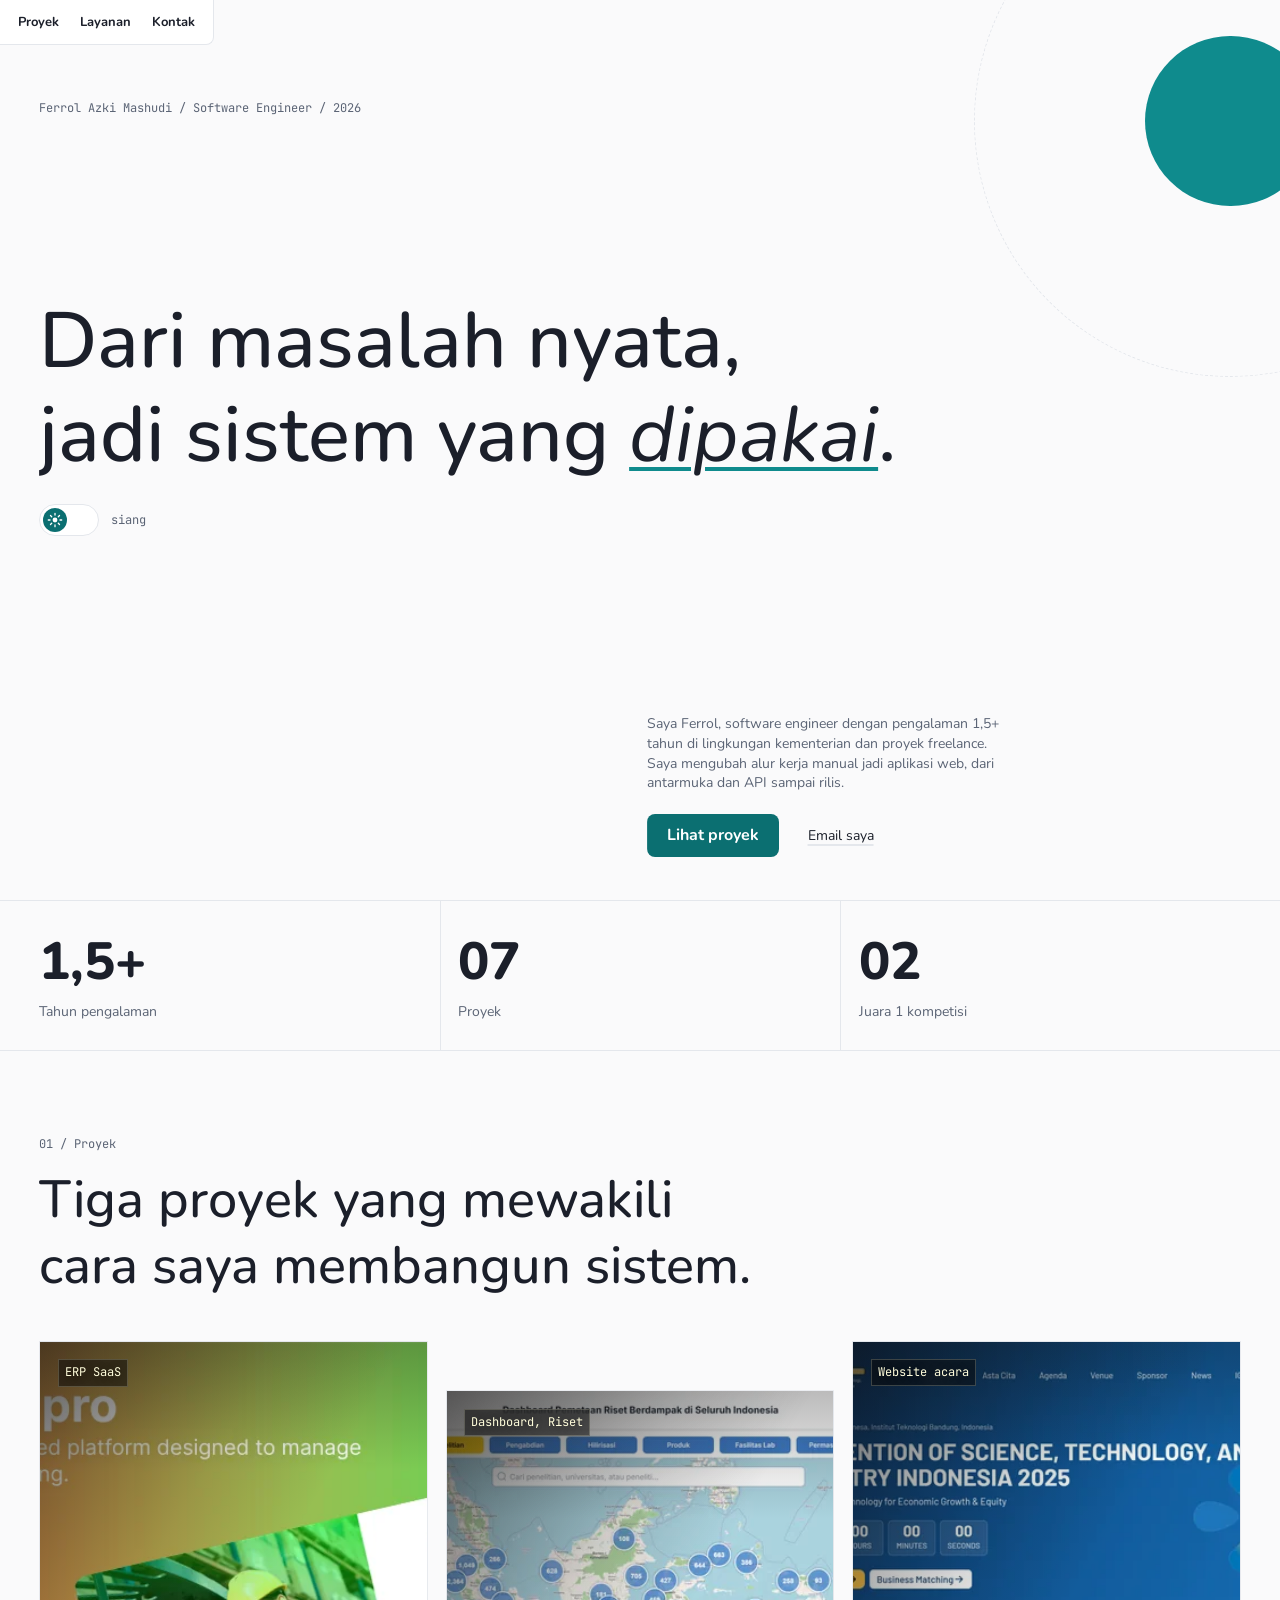
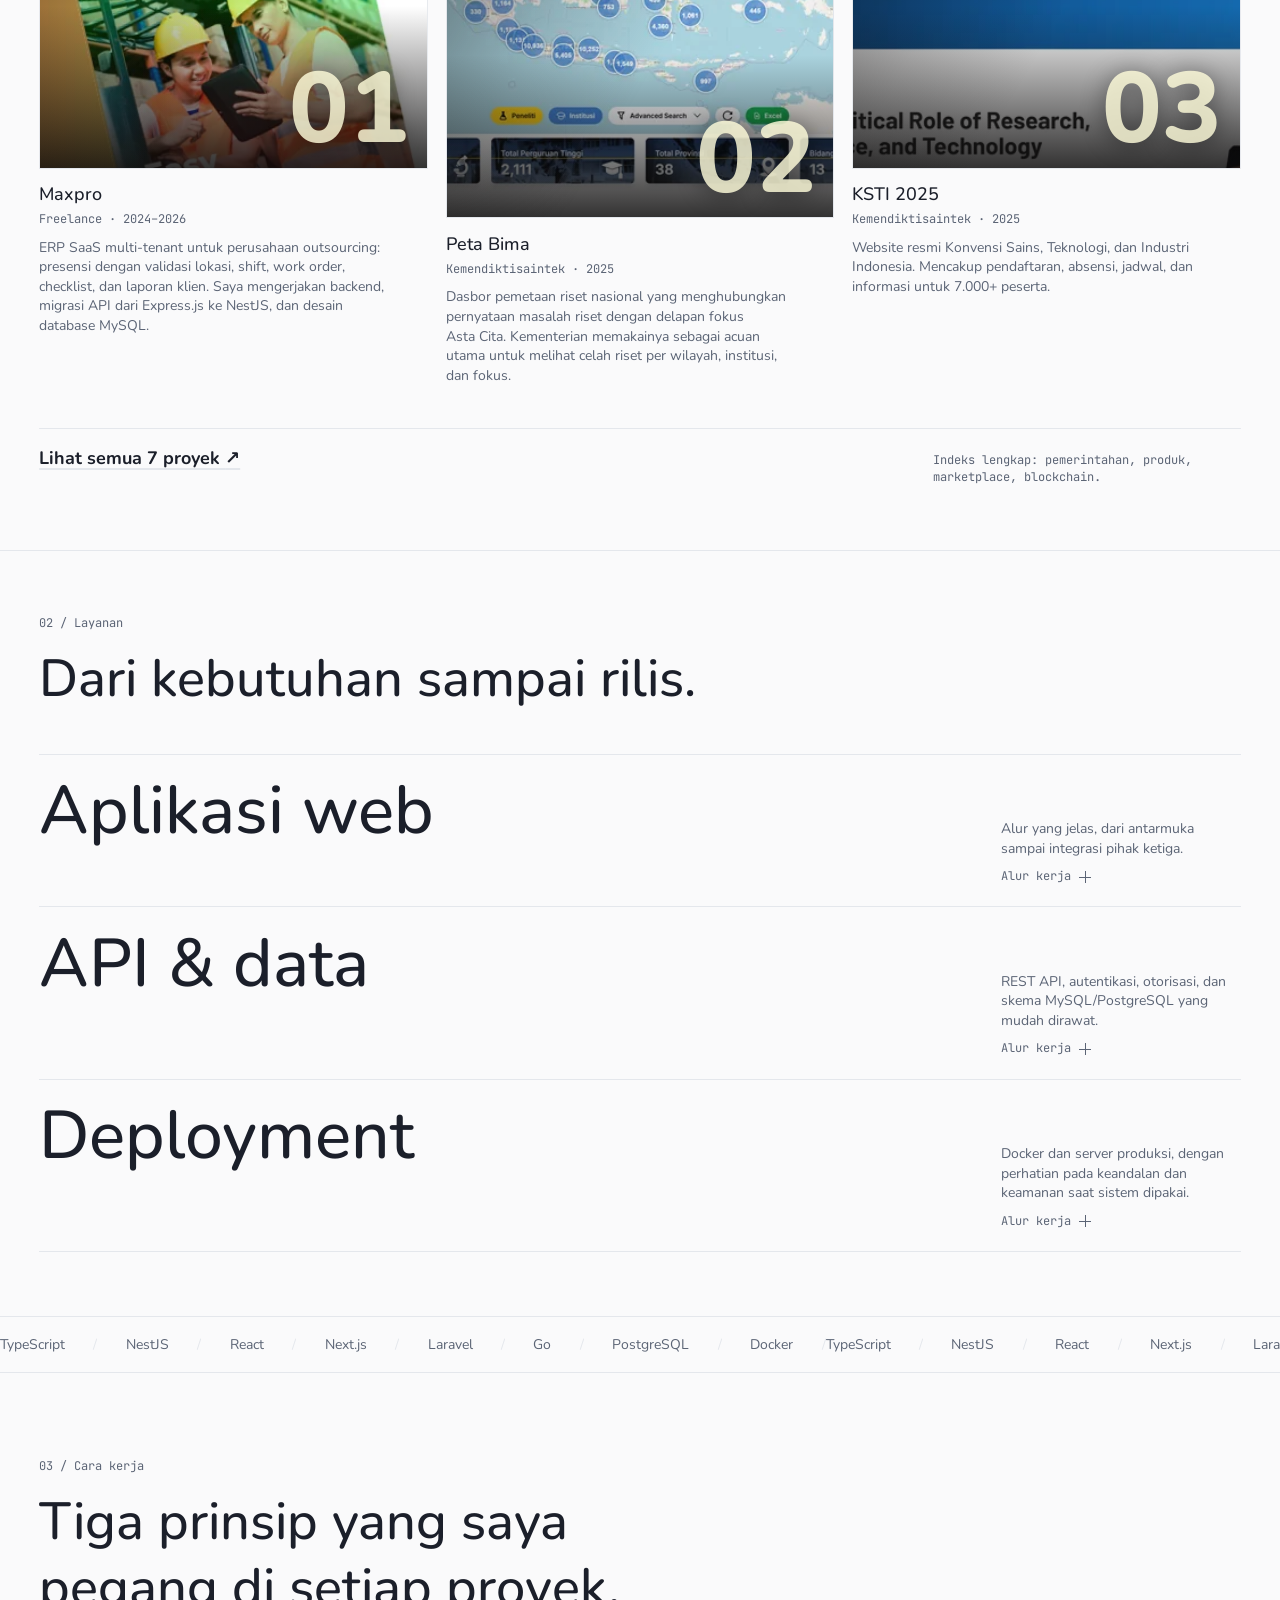
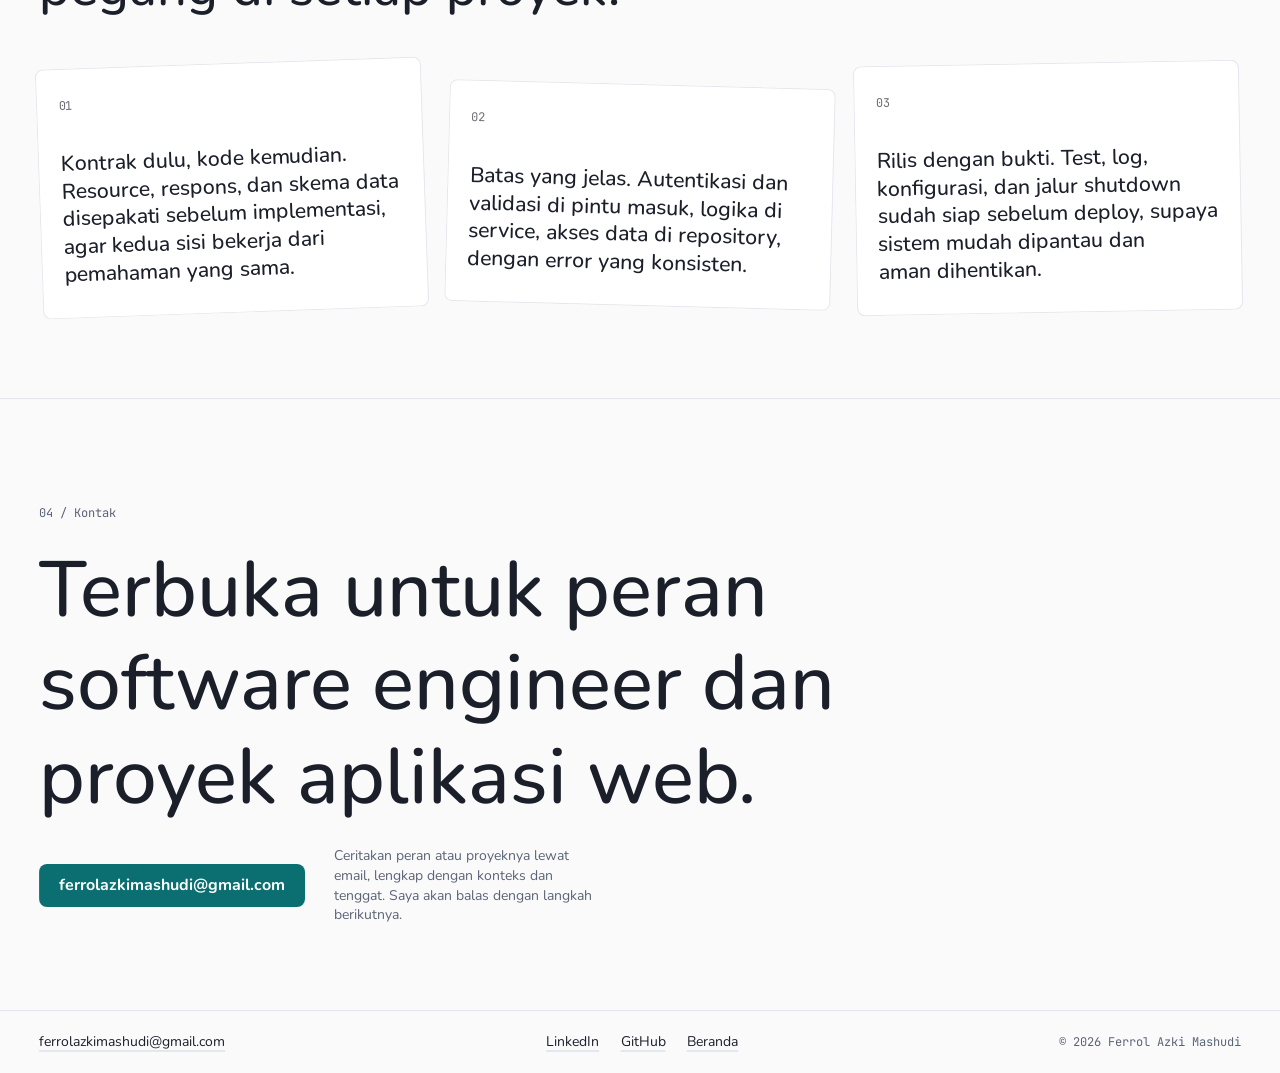
==== commit 60ee6421: "update content at project section" ====
--- a/index.html
+++ b/index.html
@@ -125,13 +125,14 @@
                 srcset="assets/proyek/maxpro-600.webp 600w, assets/proyek/maxpro-1200.webp 1200w"
                 sizes="(min-width: 900px) 46vw, (min-width: 650px) 62vw, 92vw" width="1200" height="791"
                 loading="lazy" decoding="async" alt="">
-              <span class="case__tag mono">Aplikasi web, Outsourcing</span>
+              <span class="case__tag mono">ERP SaaS</span>
               <span class="case__num">01</span>
             </div>
             <h3 class="h5 case__title">Maxpro</h3>
             <p class="case__meta mono">Freelance · 2024–2026</p>
-            <p class="case__desc">Platform berbasis web untuk mengelola proses outsourcing. Saya mengerjakan backend,
-              migrasi API dari Express.js ke NestJS, dan desain database MySQL.</p>
+            <p class="case__desc">ERP SaaS multi-tenant untuk perusahaan outsourcing: presensi dengan validasi
+              lokasi, shift, work order, checklist, dan laporan klien. Saya mengerjakan backend, migrasi API dari
+              Express.js ke NestJS, dan desain database MySQL.</p>
           </article>
 
           <article class="case case--b reveal">
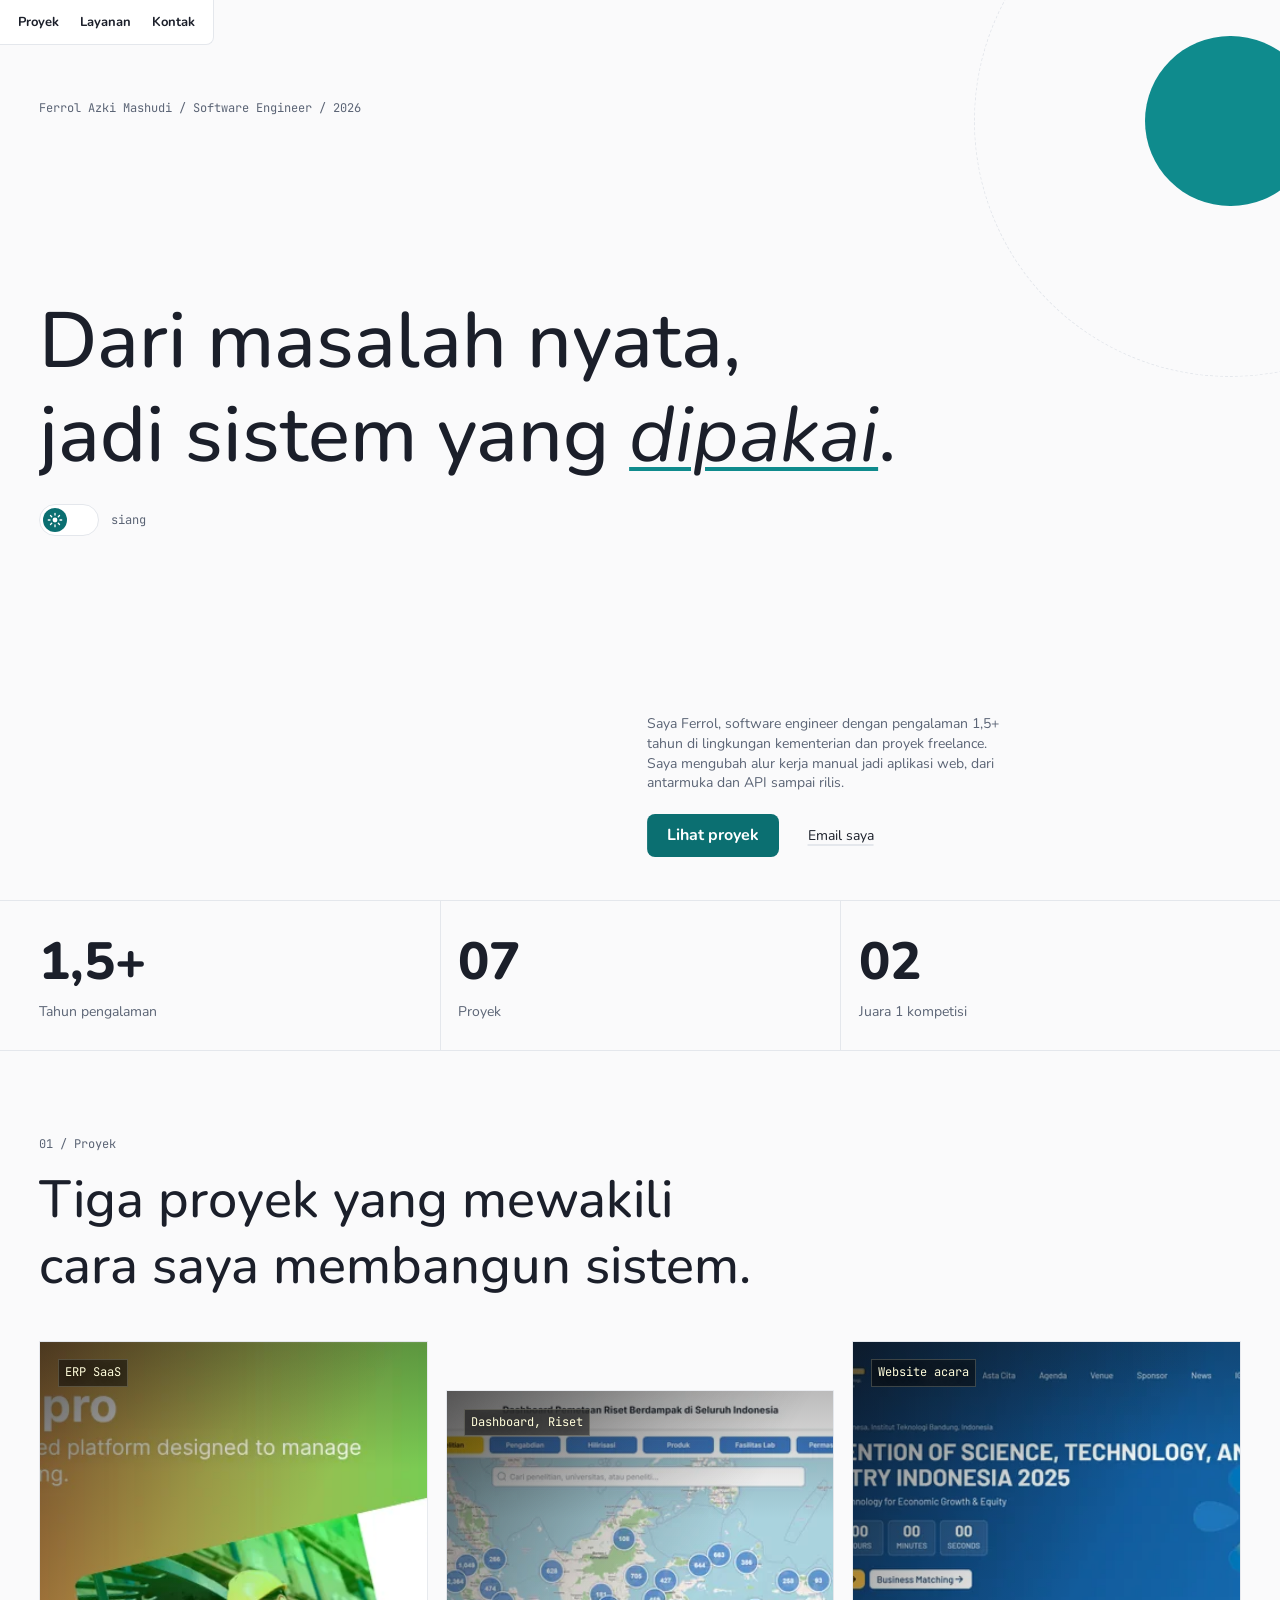
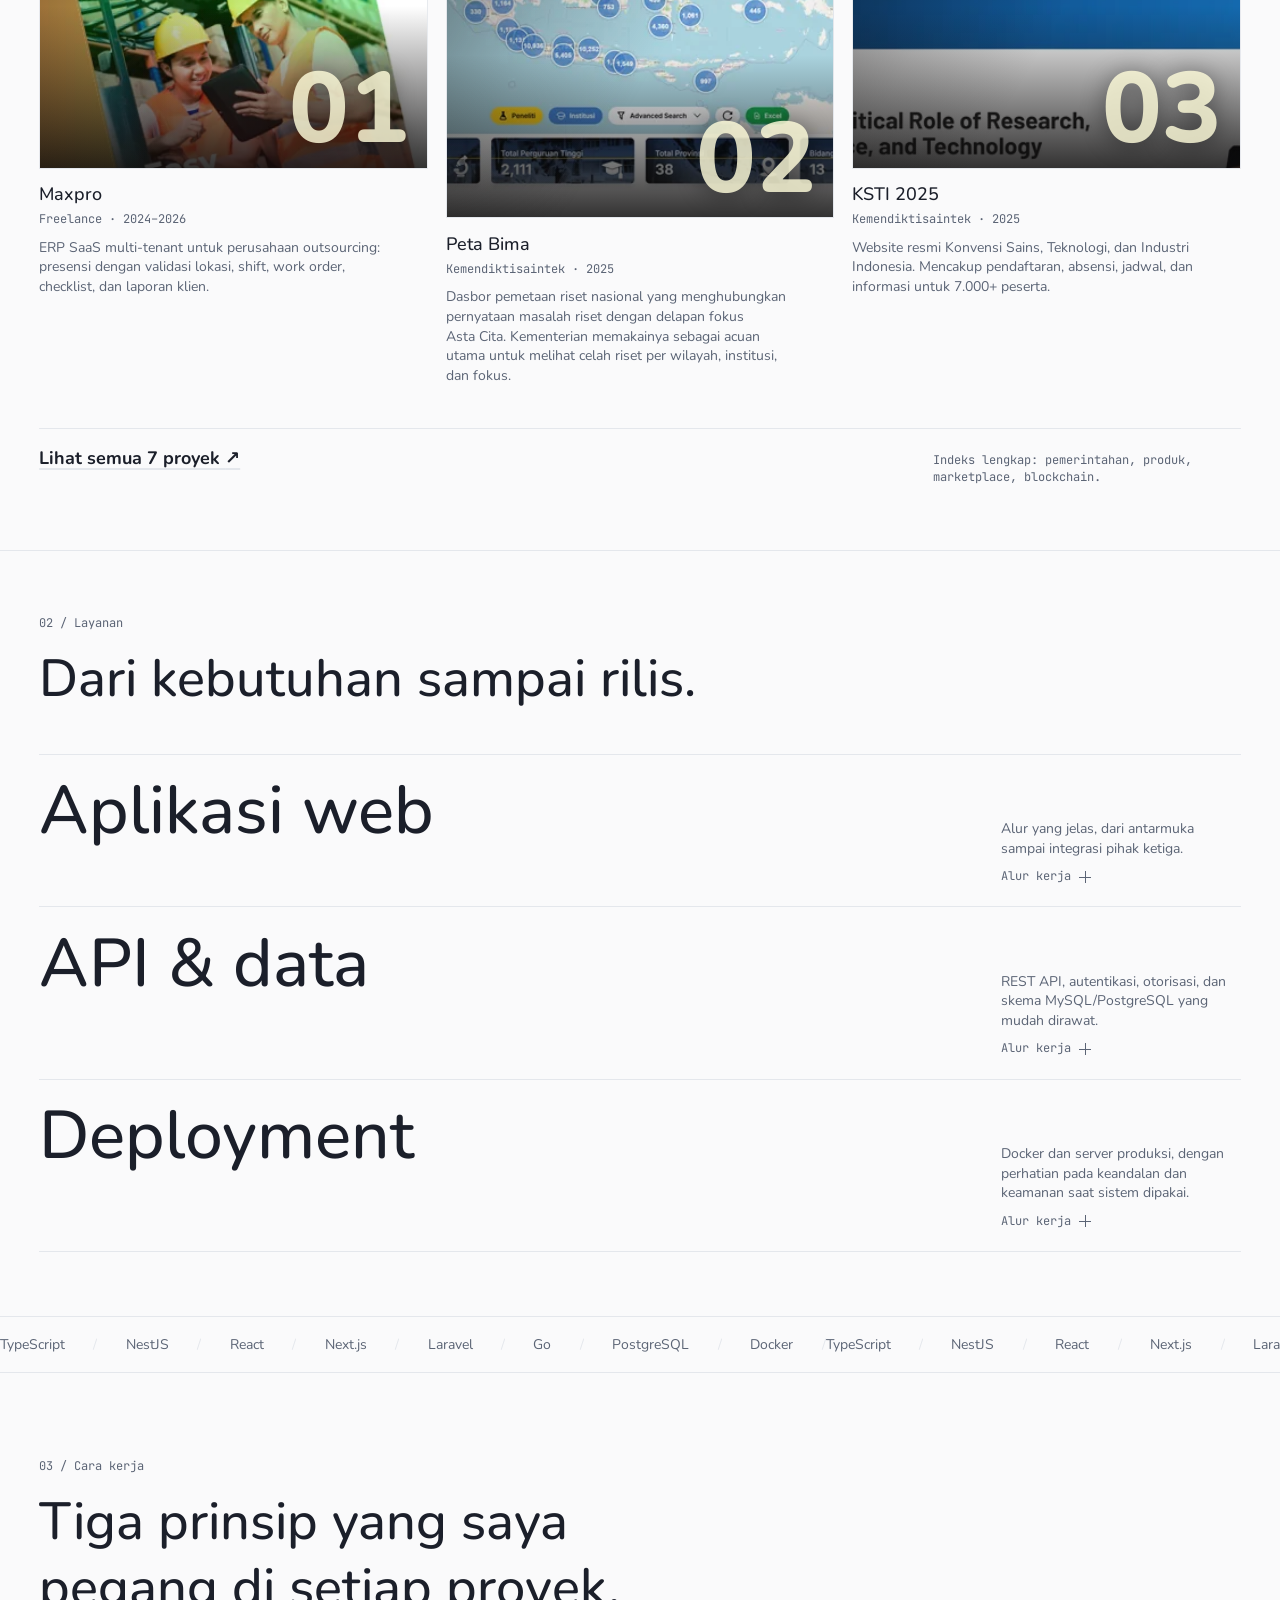
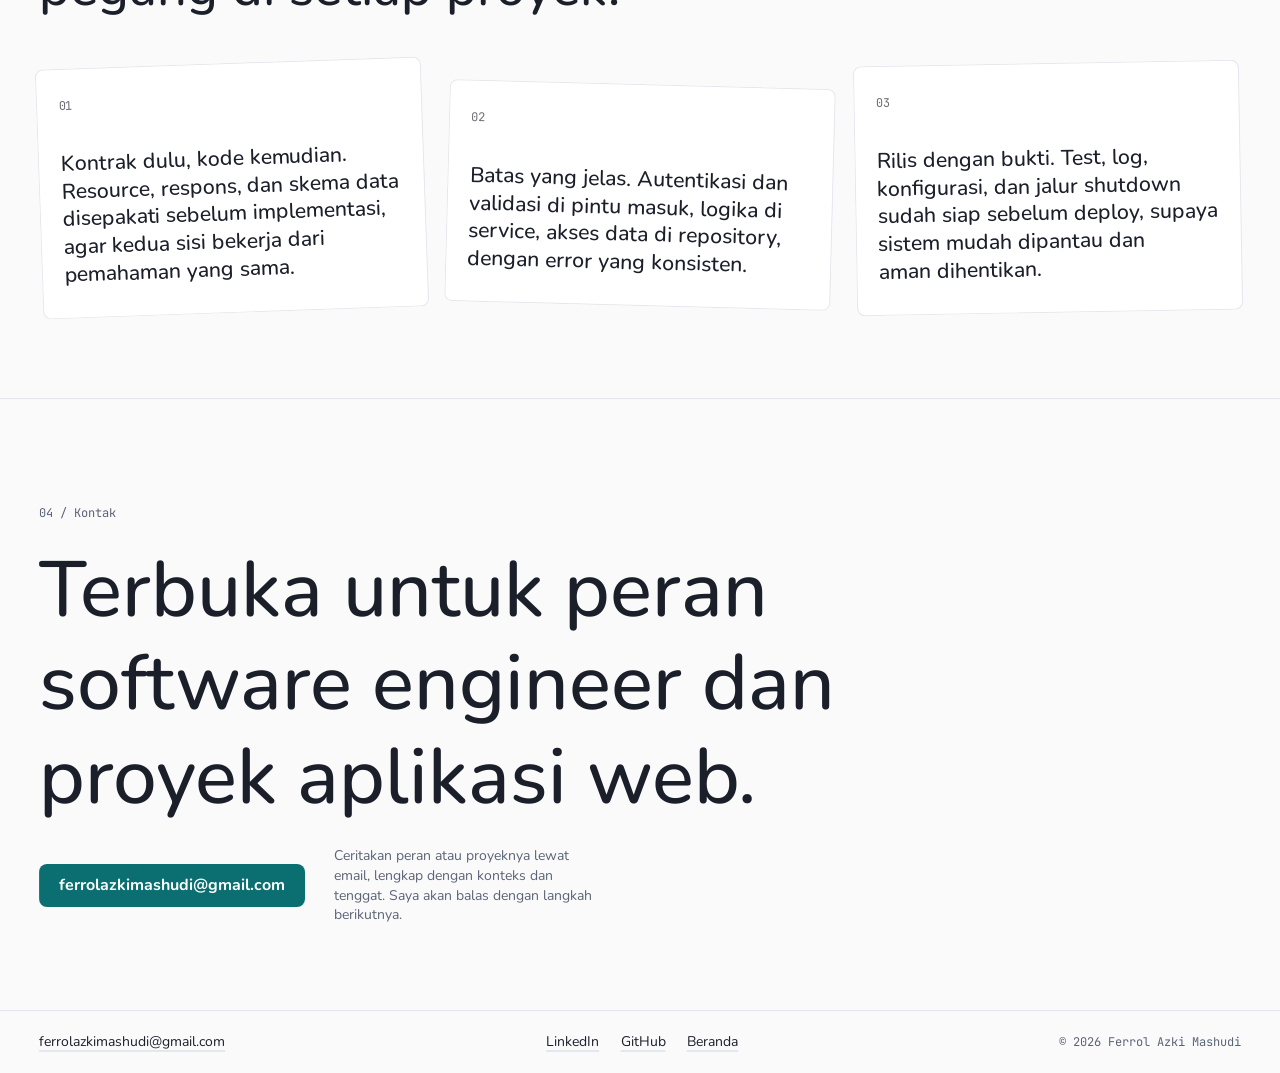
==== commit 0cf62b68: "update content at project section#2" ====
--- a/index.html
+++ b/index.html
@@ -123,24 +123,23 @@
             <div class="case__thumb" aria-hidden="true">
               <img src="assets/proyek/maxpro-1200.webp"
                 srcset="assets/proyek/maxpro-600.webp 600w, assets/proyek/maxpro-1200.webp 1200w"
-                sizes="(min-width: 900px) 46vw, (min-width: 650px) 62vw, 92vw" width="1200" height="791"
-                loading="lazy" decoding="async" alt="">
+                sizes="(min-width: 900px) 46vw, (min-width: 650px) 62vw, 92vw" width="1200" height="791" loading="lazy"
+                decoding="async" alt="">
               <span class="case__tag mono">ERP SaaS</span>
               <span class="case__num">01</span>
             </div>
             <h3 class="h5 case__title">Maxpro</h3>
             <p class="case__meta mono">Freelance · 2024–2026</p>
             <p class="case__desc">ERP SaaS multi-tenant untuk perusahaan outsourcing: presensi dengan validasi
-              lokasi, shift, work order, checklist, dan laporan klien. Saya mengerjakan backend, migrasi API dari
-              Express.js ke NestJS, dan desain database MySQL.</p>
+              lokasi, shift, work order, checklist, dan laporan klien.</p>
           </article>
 
           <article class="case case--b reveal">
             <div class="case__thumb" aria-hidden="true">
               <img src="assets/proyek/peta-bima-1200.webp"
                 srcset="assets/proyek/peta-bima-600.webp 600w, assets/proyek/peta-bima-1200.webp 1200w"
-                sizes="(min-width: 900px) 46vw, (min-width: 650px) 62vw, 92vw" width="1200" height="750"
-                loading="lazy" decoding="async" alt="">
+                sizes="(min-width: 900px) 46vw, (min-width: 650px) 62vw, 92vw" width="1200" height="750" loading="lazy"
+                decoding="async" alt="">
               <span class="case__tag mono">Dashboard, Riset</span>
               <span class="case__num">02</span>
             </div>
@@ -155,8 +154,8 @@
             <div class="case__thumb" aria-hidden="true">
               <img src="assets/proyek/ksti-1200.webp"
                 srcset="assets/proyek/ksti-600.webp 600w, assets/proyek/ksti-1200.webp 1200w"
-                sizes="(min-width: 900px) 46vw, (min-width: 650px) 62vw, 92vw" width="1200" height="750"
-                loading="lazy" decoding="async" alt="">
+                sizes="(min-width: 900px) 46vw, (min-width: 650px) 62vw, 92vw" width="1200" height="750" loading="lazy"
+                decoding="async" alt="">
               <span class="case__tag mono">Website acara</span>
               <span class="case__num">03</span>
             </div>
@@ -238,7 +237,8 @@
                       <span class="workflow__num mono" aria-hidden="true">05</span>
                       <div class="workflow__body">
                         <h3 class="workflow__title">Rilis &amp; perbaikan</h3>
-                        <p class="workflow__desc">Aplikasi di-deploy, error dipantau, lalu perbaikan dirilis bertahap.</p>
+                        <p class="workflow__desc">Aplikasi di-deploy, error dipantau, lalu perbaikan dirilis bertahap.
+                        </p>
                       </div>
                     </li>
                   </ol>
@@ -422,7 +422,8 @@
           </li>
           <li class="note reveal">
             <span class="note__num mono">02</span>
-            <p class="note__text">Batas yang jelas. Autentikasi dan validasi di pintu masuk, logika di service, akses data
+            <p class="note__text">Batas yang jelas. Autentikasi dan validasi di pintu masuk, logika di service, akses
+              data
               di repository, dengan error yang konsisten.</p>
           </li>
           <li class="note reveal">
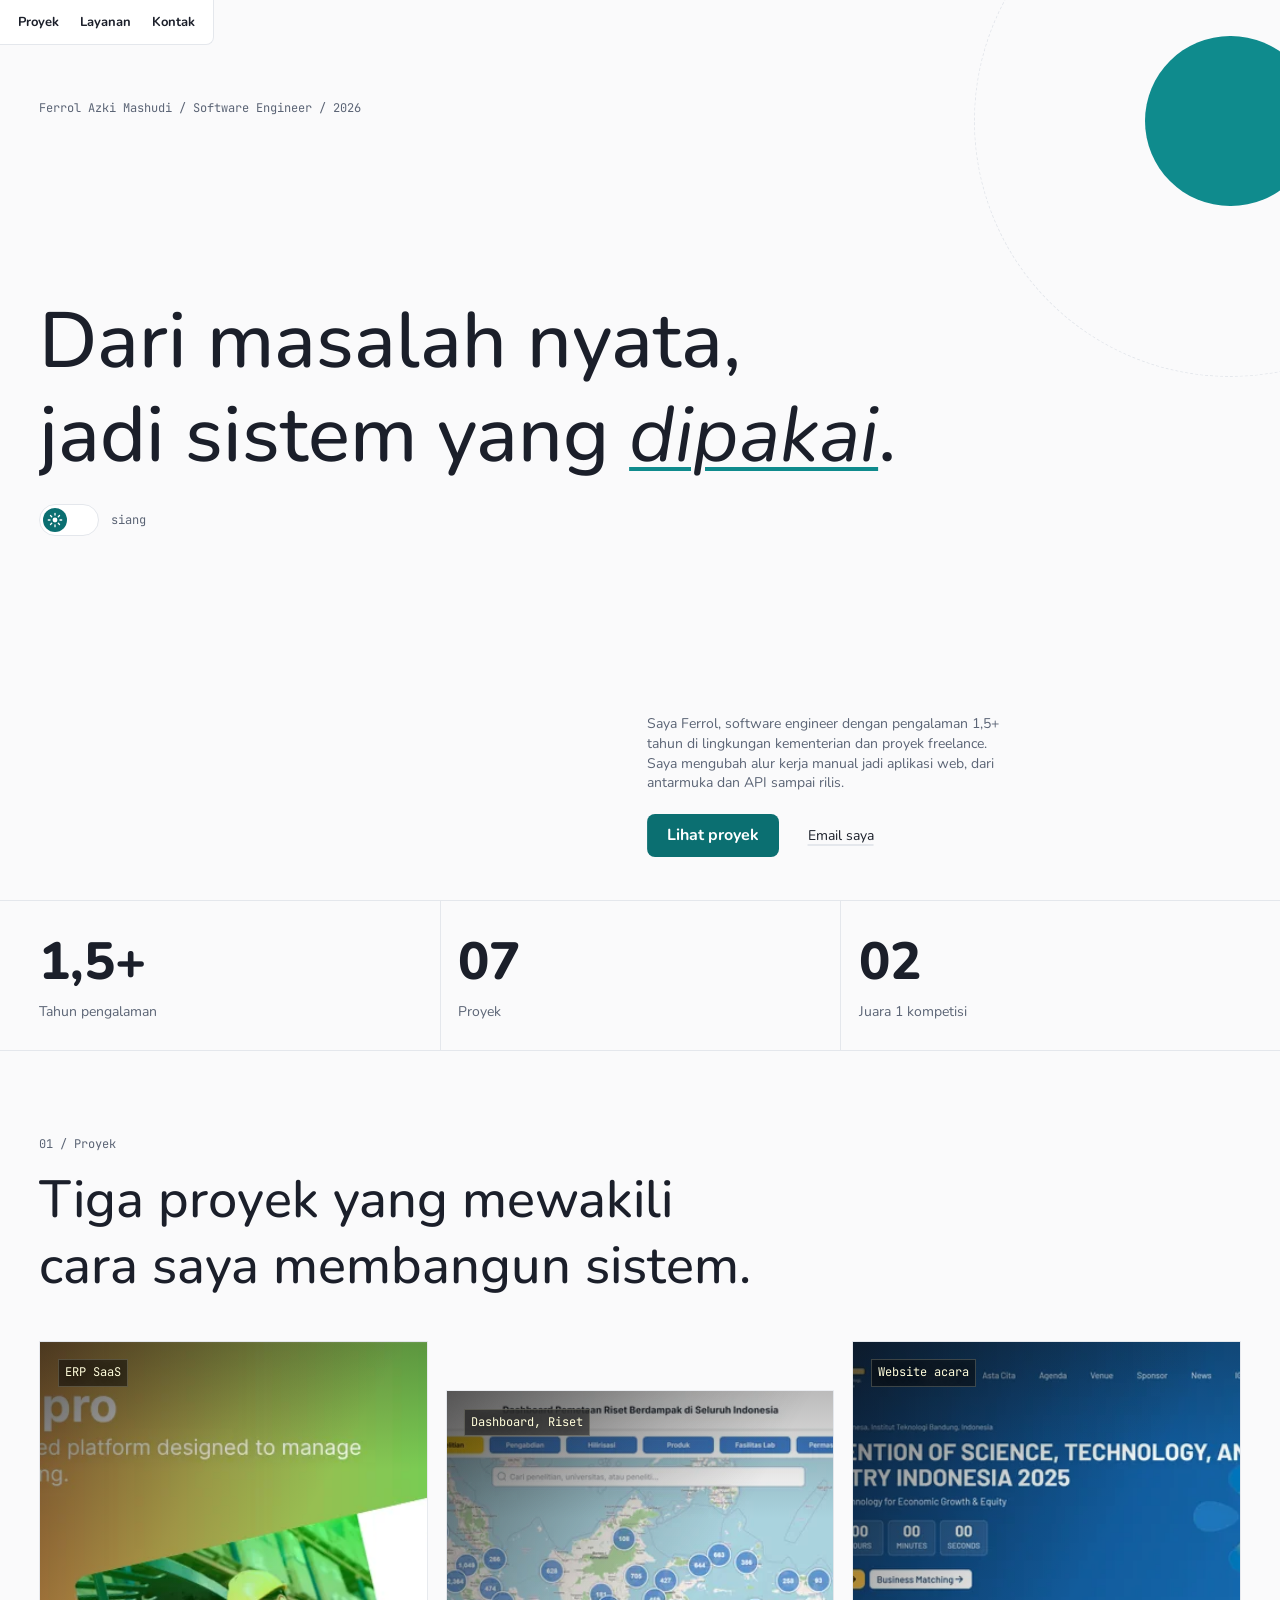
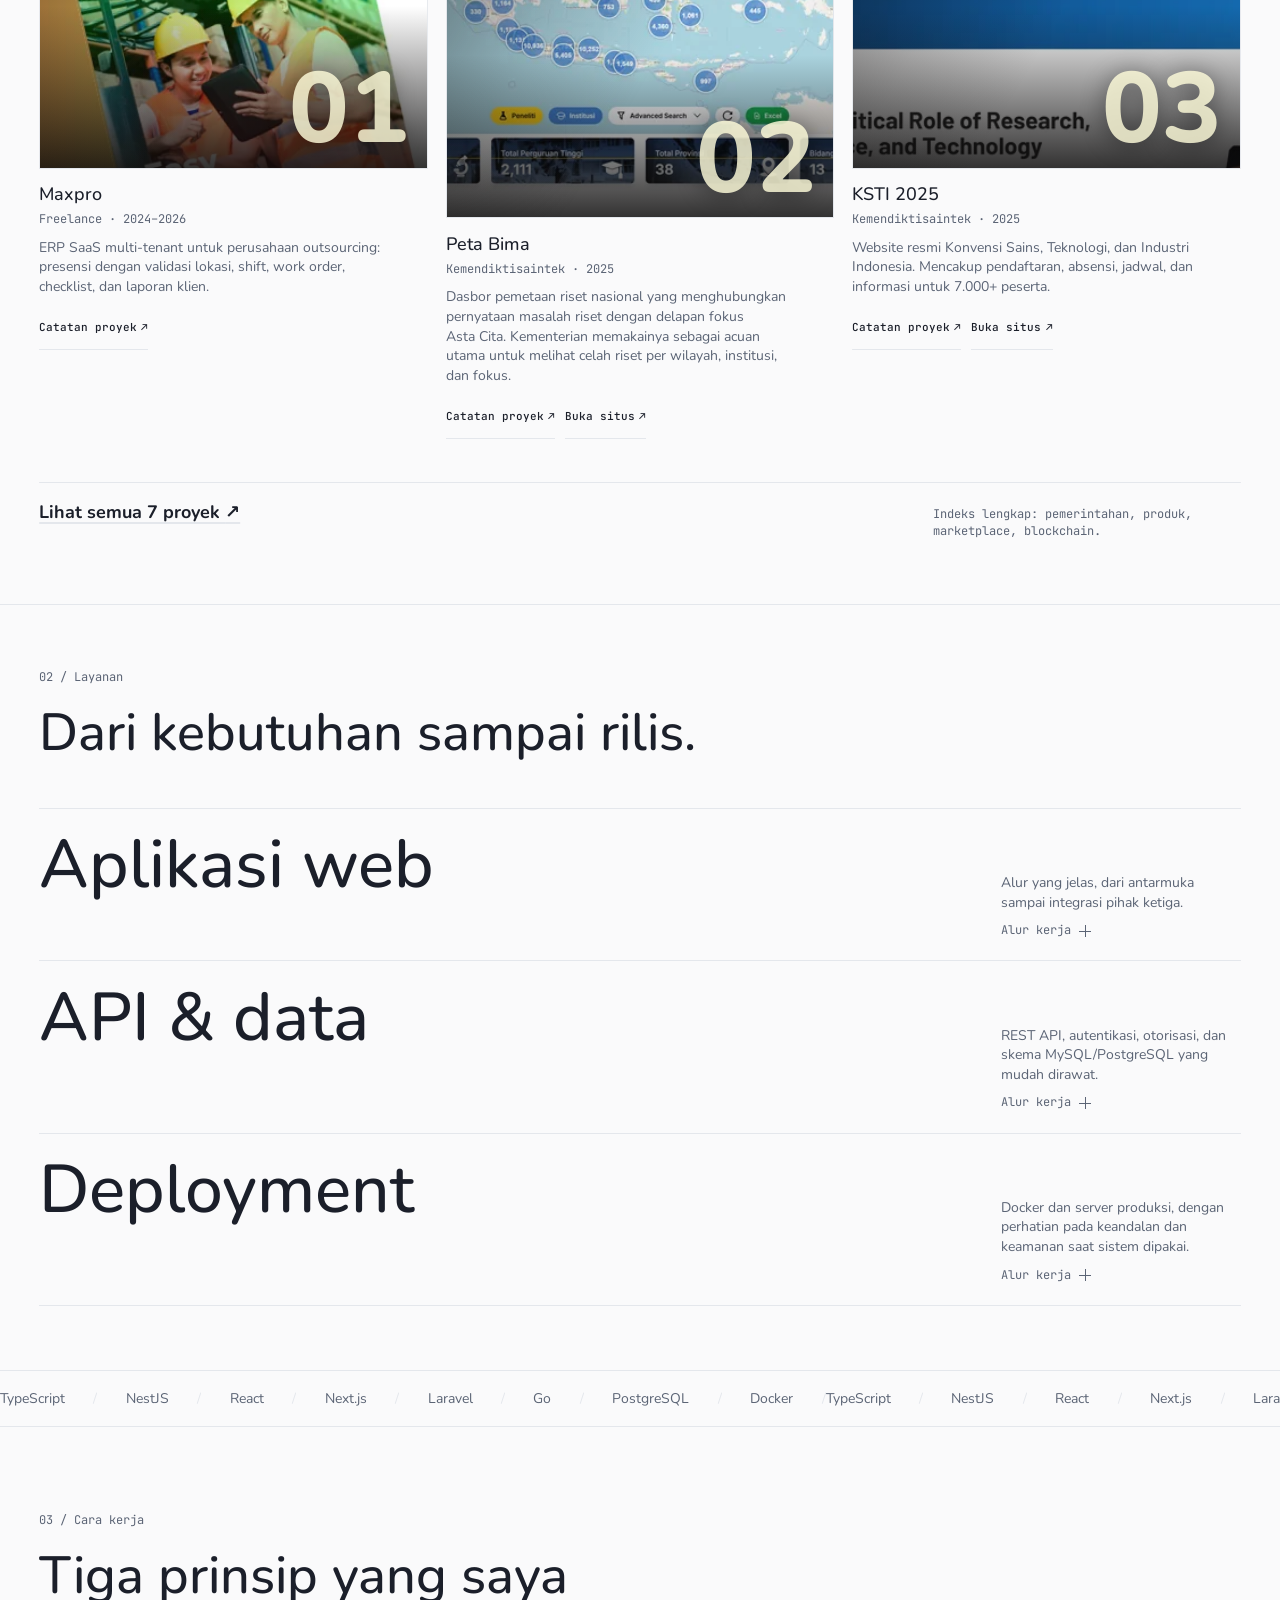
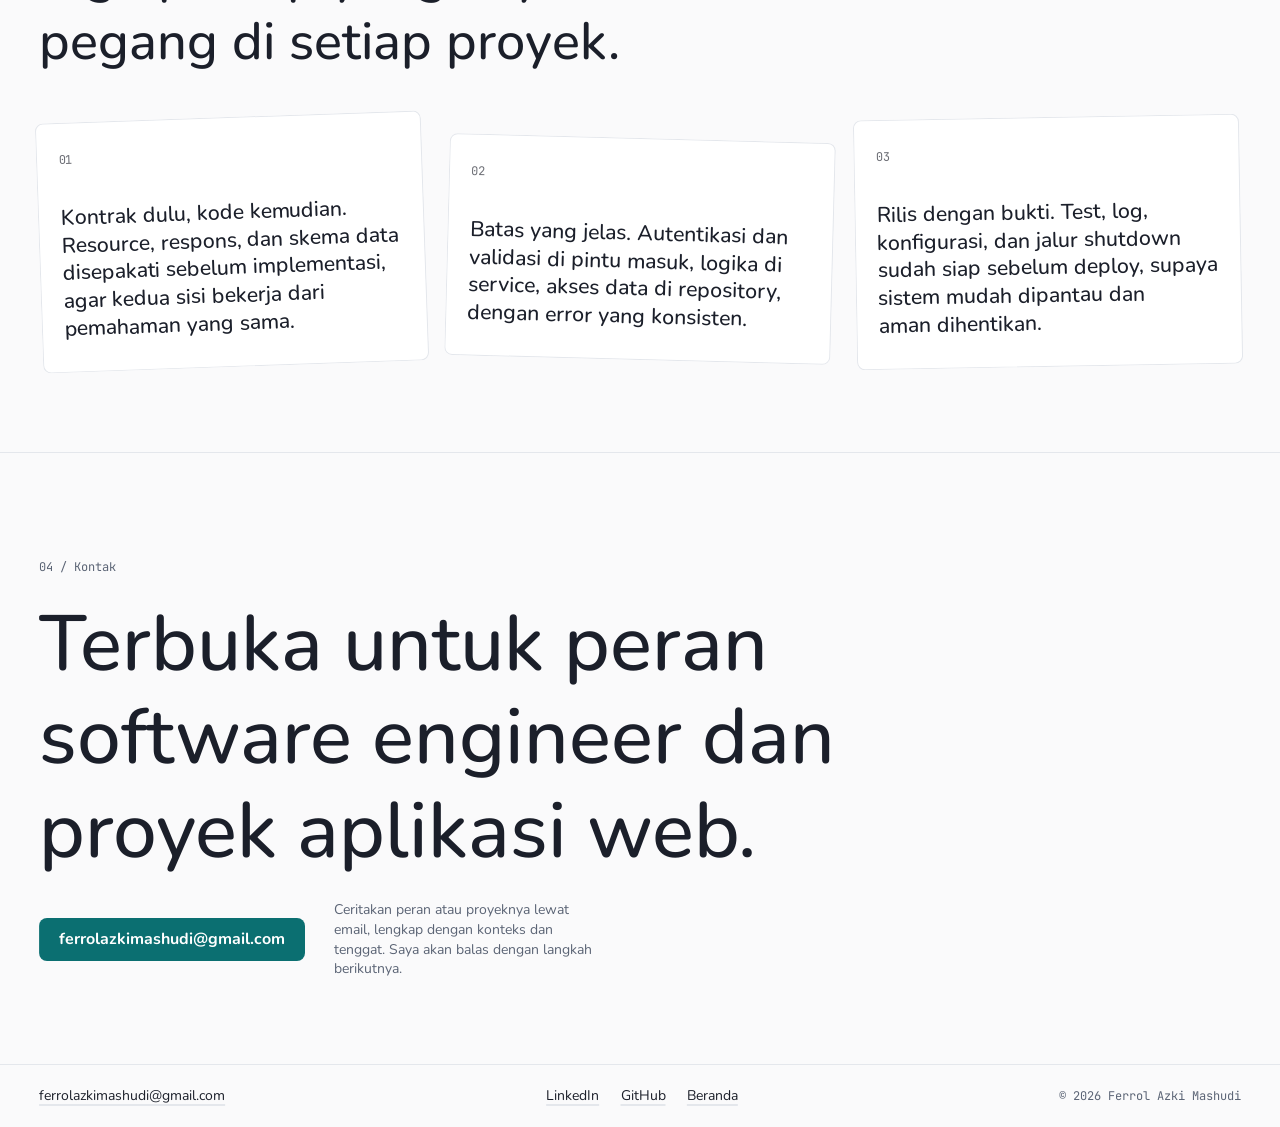
==== commit 6ec03d2a: "add 'buka situs'" ====
--- a/index.html
+++ b/index.html
@@ -132,6 +132,11 @@
             <p class="case__meta mono">Freelance · 2024–2026</p>
             <p class="case__desc">ERP SaaS multi-tenant untuk perusahaan outsourcing: presensi dengan validasi
               lokasi, shift, work order, checklist, dan laporan klien.</p>
+            <div class="case__actions">
+              <a class="case__action" href="proyek.html#proyek-maxpro" aria-label="Buka catatan proyek Maxpro">
+                Catatan proyek <span aria-hidden="true">↗</span>
+              </a>
+            </div>
           </article>
 
           <article class="case case--b reveal">
@@ -148,6 +153,15 @@
             <p class="case__desc">Dasbor pemetaan riset nasional yang menghubungkan pernyataan masalah riset dengan
               delapan fokus Asta Cita. Kementerian memakainya sebagai acuan utama untuk melihat celah riset per wilayah,
               institusi, dan fokus.</p>
+            <div class="case__actions">
+              <a class="case__action" href="proyek.html#proyek-peta-bima" aria-label="Buka catatan proyek Peta Bima">
+                Catatan proyek <span aria-hidden="true">↗</span>
+              </a>
+              <a class="case__action" href="https://risbang.kemdiktisaintek.go.id/" target="_blank"
+                rel="noopener" aria-label="Buka situs Peta Bima di tab baru">
+                Buka situs <span aria-hidden="true">↗</span>
+              </a>
+            </div>
           </article>
 
           <article class="case case--c reveal">
@@ -163,6 +177,15 @@
             <p class="case__meta mono">Kemendiktisaintek · 2025</p>
             <p class="case__desc">Website resmi Konvensi Sains, Teknologi, dan Industri Indonesia. Mencakup pendaftaran,
               absensi, jadwal, dan informasi untuk 7.000+ peserta.</p>
+            <div class="case__actions">
+              <a class="case__action" href="proyek.html#proyek-ksti-2025" aria-label="Buka catatan proyek KSTI 2025">
+                Catatan proyek <span aria-hidden="true">↗</span>
+              </a>
+              <a class="case__action" href="https://ksti2025.kemdiktisaintek.go.id/" target="_blank"
+                rel="noopener" aria-label="Buka situs KSTI 2025 di tab baru">
+                Buka situs <span aria-hidden="true">↗</span>
+              </a>
+            </div>
           </article>
         </div>
 
--- a/styles.css
+++ b/styles.css
@@ -907,6 +907,45 @@
   text-wrap: pretty;
 }
 
+.case__actions {
+  display: flex;
+  flex-wrap: wrap;
+  align-items: center;
+  gap: 0.2rem 1.4rem;
+  margin-top: 1.4rem;
+}
+
+.case__action {
+  display: inline-flex;
+  align-items: center;
+  gap: 0.6rem;
+  min-height: 44px;
+  padding: 0.4rem 0;
+  border-bottom: 1px solid var(--line);
+  color: var(--ink);
+  font-family: var(--mono);
+  font-size: max(1.15rem, 11px);
+  font-weight: 500;
+  line-height: 1.2;
+  text-decoration: none;
+  transition: border-color 0.4s ease;
+}
+
+.case__action span {
+  display: inline-block;
+  transition: transform 0.5s var(--ease);
+}
+
+@media (hover: hover) and (pointer: fine) {
+  .case__action:hover {
+    border-color: var(--accent);
+  }
+
+  .case__action:hover span {
+    transform: translate(3px, -3px);
+  }
+}
+
 .work-foot {
   display: flex;
   flex-wrap: wrap;
